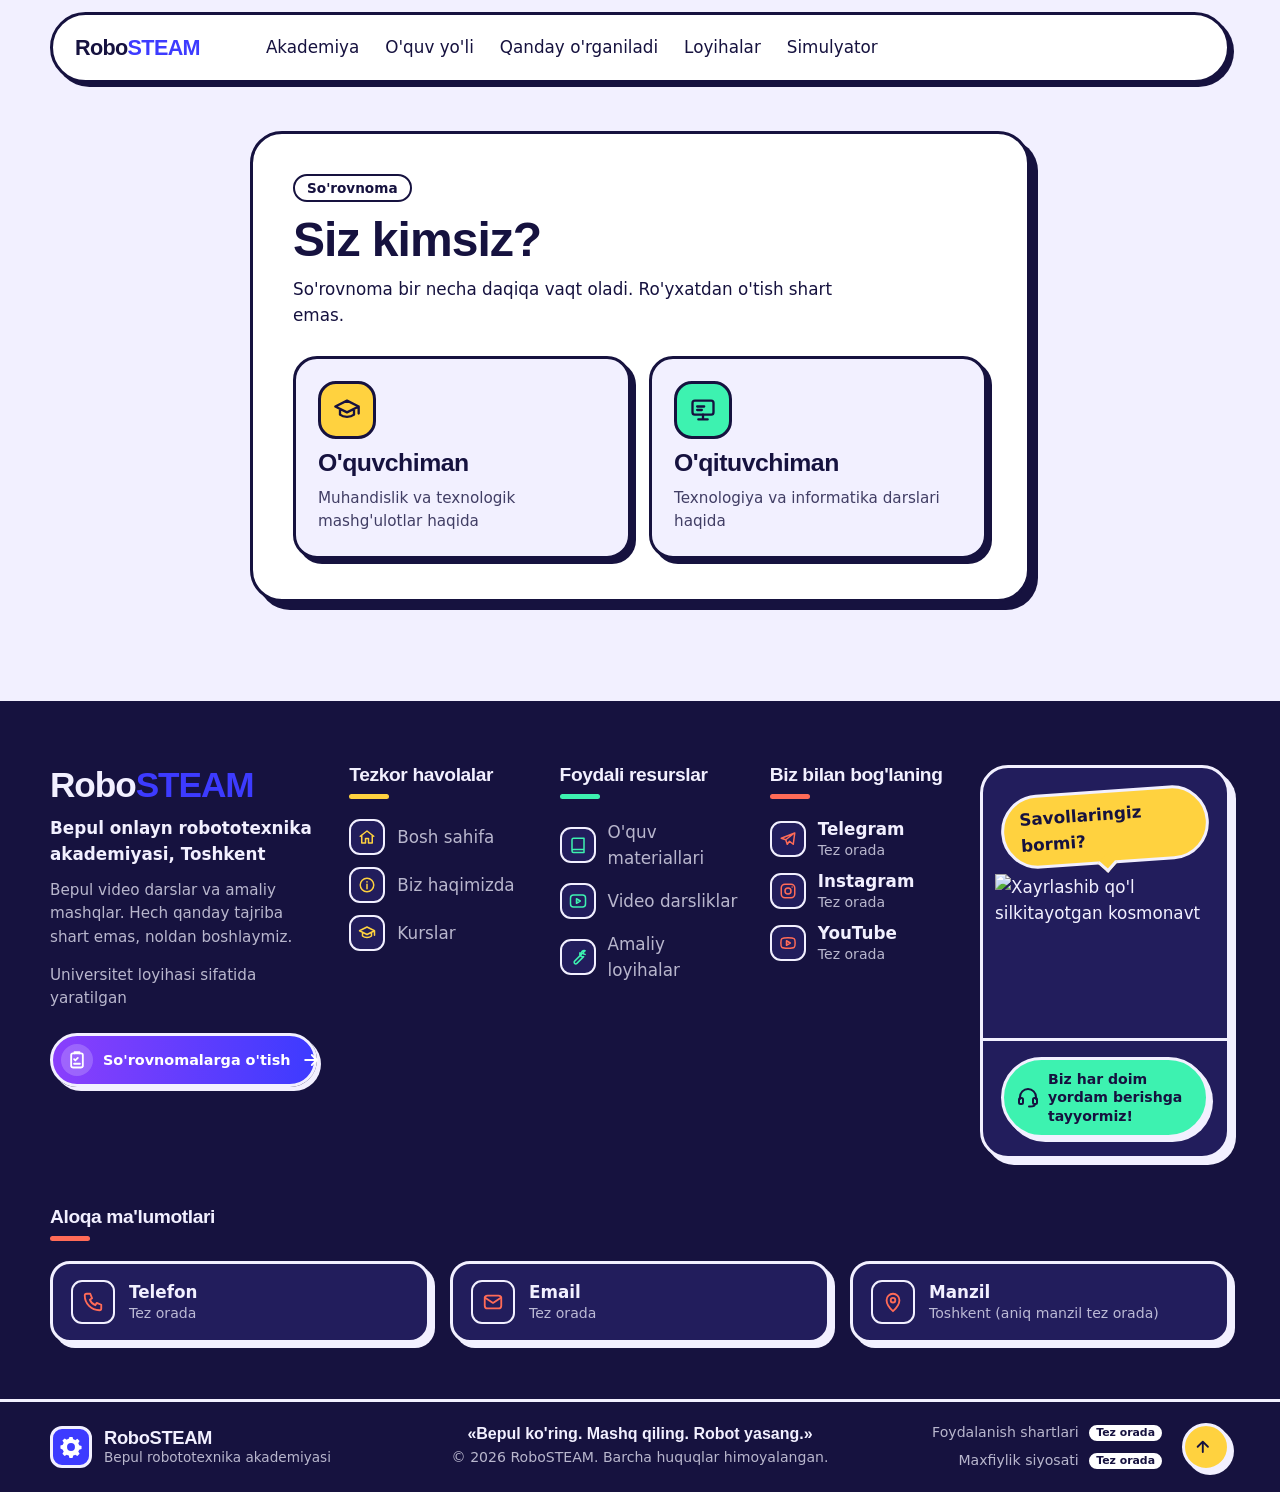
==== survey.html @ 865f9544 "Expanded footer and public surveys page Footer: brand, quick links, resources, social links, contact" ====
<!DOCTYPE html>
<html lang="uz-Latn">
<head>
<meta charset="utf-8">
<meta name="viewport" content="width=device-width, initial-scale=1, viewport-fit=cover">
<meta http-equiv="Content-Security-Policy" content="default-src 'self'; script-src 'self' https://cdn.jsdelivr.net https://cdnjs.cloudflare.com; style-src 'self' 'unsafe-inline' https://fonts.googleapis.com; font-src 'self' https://fonts.gstatic.com; img-src 'self' data: blob:; connect-src 'self' https://*.supabase.co wss://*.supabase.co; object-src 'none'; base-uri 'self'; form-action 'self'">
<meta name="referrer" content="strict-origin-when-cross-origin">
<title>So'rovnomalar – RoboSTEAM</title>
<meta name="description" content="RoboSTEAM so'rovnomasi: o'quvchilar va o'qituvchilar uchun. Ro'yxatdan o'tish shart emas.">
<link rel="preconnect" href="https://fonts.googleapis.com">
<link rel="preconnect" href="https://fonts.gstatic.com" crossorigin>
<link href="https://fonts.googleapis.com/css2?family=Bricolage+Grotesque:opsz,wght@12..96,700;12..96,800&family=DM+Sans:wght@400;500;700&display=swap" rel="stylesheet">
<link rel="stylesheet" href="styles.css">
<noscript><style>.nav-auth[data-state] { visibility: visible; }</style></noscript>
<script defer src="js/config.js"></script>
<script defer src="https://cdn.jsdelivr.net/npm/@supabase/supabase-js@2.117.1/dist/umd/supabase.js" integrity="sha384-K1nraABOP/zFehpLIUksXebbs7jMpB8gYMlb+uhVKZcWT/9Vkq1+qhv6ndC+1Yuz" crossorigin="anonymous"></script>
<script defer src="js/supabase-client.js"></script>
<script defer src="js/auth.js"></script>
<script defer src="js/survey-questions.js"></script>
<script defer src="js/survey.js"></script>
</head>
<body data-page="survey">

<svg width="0" height="0" style="position:absolute" aria-hidden="true">
  <defs>
    <symbol id="gear" viewBox="0 0 100 100">
      <path fill="#fff" d="M43 4h14l3 11a36 36 0 0 1 9 4l10-6 10 10-6 10a36 36 0 0 1 4 9l11 3v14l-11 3a36 36 0 0 1-4 9l6 10-10 10-10-6a36 36 0 0 1-9 4l-3 11H43l-3-11a36 36 0 0 1-9-4l-10 6-10-10 6-10a36 36 0 0 1-4-9L2 57V43l11-3a36 36 0 0 1 4-9l-6-10 10-10 10 6a36 36 0 0 1 9-4zM50 32a18 18 0 1 0 0 36 18 18 0 0 0 0-36z" fill-rule="evenodd"/>
    </symbol>
  </defs>
</svg>

<header class="nav">
  <a class="logo" href="index.html">Robo<b>STEAM</b></a>
  <ul>
    <li><a href="index.html#about">Akademiya</a></li>
    <li><a href="index.html#path">O'quv yo'li</a></li>
    <li><a href="index.html#how">Qanday o'rganiladi</a></li>
    <li><a href="index.html#build">Loyihalar</a></li>
    <li><a href="index.html#simulator">Simulyator</a></li>
  </ul>
  <div class="nav-auth" data-auth-nav data-state="loading">
    <a class="nav-login" href="login.html" data-guest>Kirish</a>
    <a class="btn" href="register.html" data-guest>Ro'yxatdan o'tish</a>
    <a class="nav-user" href="dashboard.html" data-user hidden></a>
    <button class="btn ghost" type="button" data-logout data-user hidden>Chiqish</button>
  </div>
</header>

<main id="top" class="survey">
  <div class="wrap">
    <section class="sv-card" id="survey" aria-live="off">
      <!-- 1. Role picker -->
      <div id="sv-pick">
        <span class="soon">So'rovnoma</span>
        <h1 class="sv-title" tabindex="-1">Siz kimsiz?</h1>
        <p class="sv-sub">So'rovnoma bir necha daqiqa vaqt oladi. Ro'yxatdan o'tish shart emas.</p>
        <div class="sv-roles">
          <button class="sv-role" type="button" data-role-pick="student">
            <svg aria-hidden="true" viewBox="0 0 24 24"><path d="M2 9l10-5 10 5-10 5zM6 11v5c3 2.5 9 2.5 12 0v-5M22 9v6"/></svg>
            <strong>O'quvchiman</strong>
            <span>Muhandislik va texnologik mashg'ulotlar haqida</span>
          </button>
          <button class="sv-role is-teacher" type="button" data-role-pick="teacher">
            <svg aria-hidden="true" viewBox="0 0 24 24"><rect x="3" y="4" width="18" height="12" rx="2"/><path d="M8 20h8M12 16v4M7 9h6M7 12h4"/></svg>
            <strong>O'qituvchiman</strong>
            <span>Texnologiya va informatika darslari haqida</span>
          </button>
        </div>
        <noscript><p class="form-msg is-error">So'rovnomani to'ldirish uchun brauzerda JavaScript yoqilgan bo'lishi kerak.</p></noscript>
      </div>

      <!-- 2. Student / teacher forms are built here by js/survey.js -->

      <!-- 3. Thank-you state -->
      <div class="sv-done" id="sv-done" hidden>
        <picture>
          <source type="image/webp" srcset="public/images/ticket-robot-400.webp 400w, public/images/ticket-robot-600.webp 600w" sizes="240px">
          <img src="public/images/ticket-robot.png" width="600" height="518" alt="Oltin chiptani tutib turgan RoboSTEAM yordamchi roboti" decoding="async">
        </picture>
        <h1 class="sv-title" tabindex="-1">Rahmat!</h1>
        <p class="sv-sub">Javoblaringiz qabul qilindi. Ular darslarimizni yanada qiziqarli va foydali qilishga yordam beradi.</p>
        <a class="btn blue" href="index.html">Bosh sahifaga qaytish</a>
      </div>
    </section>
  </div>
</main>

<footer class="site-foot">
  <!-- Footer icons: 24px stroke icons, drawn in currentColor -->
  <svg width="0" height="0" style="position:absolute" aria-hidden="true">
    <defs>
      <symbol id="fi-home" viewBox="0 0 24 24"><path d="M3 11l9-7 9 7M5 10v10h5v-6h4v6h5V10"/></symbol>
      <symbol id="fi-info" viewBox="0 0 24 24"><circle cx="12" cy="12" r="9"/><path d="M12 11v6M12 7.5v.5"/></symbol>
      <symbol id="fi-cap" viewBox="0 0 24 24"><path d="M2 9l10-5 10 5-10 5zM6 11v5c3 2.5 9 2.5 12 0v-5M22 9v6"/></symbol>
      <symbol id="fi-book" viewBox="0 0 24 24"><path d="M4 5a2 2 0 0 1 2-2h14v15H6a2 2 0 0 0-2 2zM4 20a2 2 0 0 0 2 2h14v-4"/></symbol>
      <symbol id="fi-play" viewBox="0 0 24 24"><rect x="2" y="4" width="20" height="16" rx="4"/><path d="M10 9l5 3-5 3z"/></symbol>
      <symbol id="fi-tool" viewBox="0 0 24 24"><path d="M14.5 6.5a4 4 0 0 0 5 5l-9 9a2.1 2.1 0 0 1-3-3l9-9a4 4 0 0 1 5-5l-2.5 2.5.5 2 2 .5z"/></symbol>
      <symbol id="fi-tg" viewBox="0 0 24 24"><path d="M21 4L3 11l6 2 2 6 3-4 5 4zM9 13l9-7"/></symbol>
      <symbol id="fi-ig" viewBox="0 0 24 24"><rect x="3" y="3" width="18" height="18" rx="5"/><circle cx="12" cy="12" r="4"/><path d="M17.5 6.5v.01"/></symbol>
      <symbol id="fi-yt" viewBox="0 0 24 24"><path d="M2.5 12c0-3 .3-5 1.3-5.7C5 5.4 8 5 12 5s7 .4 8.2 1.3c1 .7 1.3 2.7 1.3 5.7s-.3 5-1.3 5.7C19 18.6 16 19 12 19s-7-.4-8.2-1.3c-1-.7-1.3-2.7-1.3-5.7z"/><path d="M10 9l5 3-5 3z"/></symbol>
      <symbol id="fi-phone" viewBox="0 0 24 24"><path d="M5 3h4l2 5-2.5 1.5a11 11 0 0 0 6 6L16 13l5 2v4a2 2 0 0 1-2 2A16 16 0 0 1 3 5a2 2 0 0 1 2-2"/></symbol>
      <symbol id="fi-mail" viewBox="0 0 24 24"><rect x="3" y="5" width="18" height="14" rx="3"/><path d="M3 7l9 6 9-6"/></symbol>
      <symbol id="fi-pin" viewBox="0 0 24 24"><path d="M12 22s7-6.5 7-12a7 7 0 0 0-14 0c0 5.5 7 12 7 12z"/><circle cx="12" cy="10" r="2.5"/></symbol>
      <symbol id="fi-survey" viewBox="0 0 24 24"><rect x="5" y="4" width="14" height="17" rx="2"/><path d="M9 4V2.5h6V4M8.5 11l1.5 1.5 3-3M8.5 16.5h7"/></symbol>
      <symbol id="fi-arrow" viewBox="0 0 24 24"><path d="M5 12h14M13 6l6 6-6 6"/></symbol>
      <symbol id="fi-headset" viewBox="0 0 24 24"><path d="M4 14v-2a8 8 0 0 1 16 0v2"/><rect x="3" y="13" width="4" height="6" rx="1.5"/><rect x="17" y="13" width="4" height="6" rx="1.5"/><path d="M19 19c0 1.5-2 2.5-5 2.5h-1"/></symbol>
      <symbol id="fi-up" viewBox="0 0 24 24"><path d="M12 19V5M5 12l7-7 7 7"/></symbol>
    </defs>
  </svg>

  <div class="wrap foot-grid">
    <div class="foot-col foot-brand">
      <a class="logo" href="#top">Robo<b>STEAM</b></a>
      <p class="foot-tagline">Bepul onlayn robototexnika akademiyasi, Toshkent</p>
      <!-- Same wording as the hero lead -->
      <p>Bepul video darslar va amaliy mashqlar. Hech qanday tajriba shart emas, noldan boshlaymiz.</p>
      <p class="foot-note">Universitet loyihasi sifatida yaratilgan</p>
      <a class="foot-survey" href="survey.html"><svg aria-hidden="true"><use href="#fi-survey"/></svg>So'rovnomalarga o'tish<svg aria-hidden="true"><use href="#fi-arrow"/></svg></a>
    </div>

    <nav class="foot-col is-yellow" aria-labelledby="foot-links">
      <h2 id="foot-links">Tezkor havolalar</h2>
      <!-- Yangiliklar, Galereya and FAQ are left out until those pages exist -->
      <ul class="foot-list">
        <li><a href="index.html"><svg aria-hidden="true"><use href="#fi-home"/></svg>Bosh sahifa</a></li>
        <li><a href="index.html#about"><svg aria-hidden="true"><use href="#fi-info"/></svg>Biz haqimizda</a></li>
        <li><a href="academy.html"><svg aria-hidden="true"><use href="#fi-cap"/></svg>Kurslar</a></li>
      </ul>
    </nav>

    <nav class="foot-col is-mint" aria-labelledby="foot-res">
      <h2 id="foot-res">Foydali resurslar</h2>
      <!-- Sertifikatlar and Hamkorlar are left out until those pages exist -->
      <ul class="foot-list">
        <li><a href="academy.html"><svg aria-hidden="true"><use href="#fi-book"/></svg>O'quv materiallari</a></li>
        <li><a href="academy.html"><svg aria-hidden="true"><use href="#fi-play"/></svg>Video darsliklar</a></li>
        <li><a href="index.html#build"><svg aria-hidden="true"><use href="#fi-tool"/></svg>Amaliy loyihalar</a></li>
      </ul>
    </nav>

    <div class="foot-col is-coral" id="contact">
      <h2>Biz bilan bog'laning</h2>
      <!-- TODO: no real accounts or contact details yet. When they exist, turn each row into a link
           (https://t.me/..., https://instagram.com/..., https://youtube.com/@...),
           put the handle/number in .foot-val and drop the "Tez orada" text. -->
      <ul class="foot-list foot-contact">
        <li><span class="foot-row"><svg aria-hidden="true"><use href="#fi-tg"/></svg><span>Telegram<span class="foot-val">Tez orada</span></span></span></li>
        <li><span class="foot-row"><svg aria-hidden="true"><use href="#fi-ig"/></svg><span>Instagram<span class="foot-val">Tez orada</span></span></span></li>
        <li><span class="foot-row"><svg aria-hidden="true"><use href="#fi-yt"/></svg><span>YouTube<span class="foot-val">Tez orada</span></span></span></li>
      </ul>
    </div>

    <div class="foot-cta">
      <span class="tag">Savollaringiz bormi?</span>
      <!-- The image's bottom is a hard cut: it sits flush on the frame's bottom edge, as if peeking up from behind it -->
      <div class="peek">
        <picture>
          <source type="image/webp" srcset="public/images/astronaut-wave-340.webp 340w, public/images/astronaut-wave-520.webp 520w" sizes="(max-width: 760px) 170px, 220px">
          <img src="public/images/astronaut-wave.png" width="520" height="388" alt="Xayrlashib qo'l silkitayotgan kosmonavt" loading="lazy" decoding="async">
        </picture>
      </div>
      <!-- TODO: point this at the Telegram link once it exists -->
      <a class="foot-help" href="#contact"><svg aria-hidden="true"><use href="#fi-headset"/></svg>Biz har doim yordam berishga tayyormiz!</a>
    </div>
  </div>

  <section class="wrap foot-info" aria-labelledby="foot-info">
    <h2 id="foot-info">Aloqa ma'lumotlari</h2>
    <!-- TODO: no real phone, email or address yet. When they exist, make the phone/email cards tel:/mailto: links and replace the values. -->
    <ul>
      <li class="info-card"><svg aria-hidden="true"><use href="#fi-phone"/></svg><span>Telefon<span class="foot-val">Tez orada</span></span></li>
      <li class="info-card"><svg aria-hidden="true"><use href="#fi-mail"/></svg><span>Email<span class="foot-val">Tez orada</span></span></li>
      <!-- TODO: placeholder address, only the city is known -->
      <li class="info-card"><svg aria-hidden="true"><use href="#fi-pin"/></svg><span>Manzil<span class="foot-val">Toshkent (aniq manzil tez orada)</span></span></li>
    </ul>
  </section>

  <div class="foot-bar">
    <div class="wrap">
      <div class="foot-mark">
        <svg class="foot-gear" aria-hidden="true"><use href="#gear"/></svg>
        <span><b>RoboSTEAM</b>Bepul robototexnika akademiyasi</span>
      </div>
      <div class="foot-copy">
        <p class="foot-quote">«Bepul ko'ring. Mashq qiling. Robot yasang.»</p>
        <p>© <span data-year>2026</span> RoboSTEAM. Barcha huquqlar himoyalangan.</p>
      </div>
      <div class="foot-legal">
        <!-- TODO: no terms/privacy pages yet; link them here once written -->
        <span>Foydalanish shartlari <span class="soon">Tez orada</span></span>
        <span>Maxfiylik siyosati <span class="soon">Tez orada</span></span>
        <a class="btn foot-top" href="#top" aria-label="Sahifa boshiga qaytish"><svg aria-hidden="true"><use href="#fi-up"/></svg></a>
      </div>
    </div>
  </div>
</footer>
</body>
</html>
---- styles.css ----
:root {
  --paper: #F2F0FF;
  --ink: #16123F;
  --card: #FFFFFF;
  --blue: #3D3BFF;
  --yellow: #FFD23F;
  --mint: #3DF2B0;
  --coral: #FF6B57;
  --dark: #16123F;
  --display: 'Bricolage Grotesque', 'Trebuchet MS', 'Arial Black', sans-serif;
  --body: 'DM Sans', system-ui, -apple-system, 'Segoe UI', sans-serif;
  --line: 3px solid var(--ink);
  --pop: 6px 6px 0 var(--ink);
  box-sizing: border-box;
  padding-top: env(safe-area-inset-top, 0px);
  padding-bottom: env(safe-area-inset-bottom, 0px);
}
@media (prefers-color-scheme: dark) {
  :root:not([data-theme="light"]) { --paper: #16123F; --ink: #F2F0FF; --card: #221D5C; }
}
:root[data-theme="dark"] { --paper: #16123F; --ink: #F2F0FF; --card: #221D5C; }

html { scroll-padding-top: calc(env(safe-area-inset-top, 0px) + 84px); }
*, *::before, *::after { box-sizing: border-box; }
body { margin: 0; background: var(--paper); color: var(--ink); font-family: var(--body); font-size: 1.05rem; line-height: 1.55; overflow-x: hidden; }
img, svg { max-width: 100%; }
a { color: inherit; }
h1, h2, h3 { font-family: var(--display); line-height: 1; margin: 0; letter-spacing: -0.02em; }
p { margin: 0; }
:focus-visible { outline: 4px solid var(--blue); outline-offset: 3px; }
.wrap { width: min(1180px, 100% - 40px); margin-inline: auto; }
.lenis, .lenis body { height: auto; }

/* Buttons */
.btn { display: inline-block; font: 700 1rem var(--body); text-decoration: none; padding: 14px 26px; border: var(--line); border-radius: 999px; background: var(--yellow); color: var(--dark); box-shadow: 4px 4px 0 var(--ink); cursor: pointer; transition: transform .15s, box-shadow .15s; }
.btn:hover { transform: translate(-2px, -2px); box-shadow: 6px 6px 0 var(--ink); }
.btn:active { transform: translate(3px, 3px); box-shadow: 1px 1px 0 var(--ink); }
.btn.blue { background: var(--blue); color: #fff; }
.btn.ghost { background: var(--card); color: var(--ink); }

/* Nav */
.nav { position: sticky; top: calc(env(safe-area-inset-top, 0px) + 12px); z-index: 50; width: min(1180px, 100% - 24px); margin: 12px auto 0; display: flex; align-items: center; justify-content: space-between; gap: 16px; padding: 10px 12px 10px 22px; background: var(--card); border: var(--line); border-radius: 999px; box-shadow: 4px 4px 0 var(--ink); }
.logo { font: 800 1.35rem var(--display); text-decoration: none; letter-spacing: -0.03em; }
.logo b { color: var(--blue); }
.nav ul { display: flex; gap: 26px; list-style: none; margin: 0; padding: 0; font-weight: 500; }
.nav ul a { text-decoration: none; }
.nav ul a:hover { text-decoration: underline; text-decoration-thickness: 3px; text-underline-offset: 5px; text-decoration-color: var(--coral); }
.nav .btn { padding: 10px 20px; box-shadow: 3px 3px 0 var(--ink); }
/* Auth area in the nav (js/auth.js toggles [data-guest] / [data-user]); hidden until the session is known to avoid a flash */
.nav-auth { display: flex; align-items: center; gap: 14px; flex-shrink: 0; }
.nav-auth[data-state="loading"] { visibility: hidden; }
.nav-auth [hidden] { display: none !important; }
.nav-login, .nav-user { font-weight: 700; text-decoration: none; white-space: nowrap; }
.nav-login:hover, .nav-user:hover { text-decoration: underline; text-decoration-thickness: 3px; text-underline-offset: 5px; text-decoration-color: var(--coral); }
.nav-user { max-width: 14ch; overflow: hidden; text-overflow: ellipsis; }
@media (max-width: 1080px) and (min-width: 761px) { .nav ul { gap: 16px; font-size: .95rem; } }
@media (max-width: 420px) {
  .nav { padding-left: 16px; gap: 10px; }
  .logo { font-size: 1.15rem; }
  .nav-auth { gap: 10px; }
  .nav .btn { padding: 8px 14px; font-size: .9rem; }
  .nav-user { max-width: 9ch; }
}
/* Very narrow phones: keep the register button; login stays one tap away on register.html ("Hisobingiz bormi? Kirish") */
@media (max-width: 360px) { .nav-auth .nav-login { display: none; } }
@media (max-width: 760px) { .nav ul { display: none; } }

/* Hero */
.hero { padding: 56px 0 72px; }
.hero .wrap { display: grid; grid-template-columns: 1.15fr .85fr; gap: 40px; align-items: center; }
.hero h1 { font-size: clamp(3rem, 8.4vw, 6.6rem); font-weight: 800; text-shadow: 4px 4px 0 var(--blue); }
.hero h1 .ln { display: block; overflow: hidden; padding-bottom: .08em; }
.hero h1 .ln > span { display: block; }
.hero .lead { max-width: 30rem; margin: 28px 0 34px; font-size: 1.2rem; }
.hero .cta { display: flex; flex-wrap: wrap; gap: 14px; }
.stage { position: relative; aspect-ratio: 1; border: var(--line); border-radius: 44px; background: var(--blue); box-shadow: 10px 10px 0 var(--ink); overflow: hidden; display: grid; place-items: center;
  background-image: linear-gradient(rgba(255,255,255,.14) 2px, transparent 2px), linear-gradient(90deg, rgba(255,255,255,.14) 2px, transparent 2px); background-size: 44px 44px; }
.stage .gear { position: absolute; width: 74%; right: -18%; top: -14%; opacity: .5; }
/* Astronaut (canvas frame sequence, see mascot.js). Frames are 684x678; the legs run off the bottom, so fade them out. */
.stage .astro, .stage .astro-poster { position: absolute; left: 50%; bottom: 0; width: 92%; height: auto; aspect-ratio: 684 / 678; transform: translateX(-50%); z-index: 2; }
.astro, .astro-poster, .astro-fly { -webkit-mask-image: linear-gradient(#000 80%, transparent 99%); mask-image: linear-gradient(#000 80%, transparent 99%); }
.astro-fly { position: fixed; left: 0; top: 0; z-index: 40; height: auto; aspect-ratio: 684 / 678; transform-origin: 0 0; pointer-events: none; visibility: hidden; will-change: transform, opacity; }
.astro-dock { position: fixed; right: calc(16px + env(safe-area-inset-right, 0px)); bottom: env(safe-area-inset-bottom, 0px); width: min(26vw, 300px, 38vh); aspect-ratio: 684 / 678; transform: translateY(12%); visibility: hidden; pointer-events: none; }
@media (max-width: 760px) { .astro-dock { width: min(40vw, 200px); } }
.stage .tag { position: absolute; left: 18px; bottom: 18px; background: var(--yellow); color: var(--dark); border: var(--line); border-radius: 999px; padding: 8px 16px; font-weight: 700; transform: rotate(-4deg); z-index: 3; }
@media (max-width: 860px) { .hero .wrap { grid-template-columns: 1fr; } .stage { max-width: 460px; } }

/* Marquee */
.marquee { background: var(--yellow); color: var(--dark); border-block: var(--line); overflow: hidden; transform: rotate(-1.2deg); margin: 10px -20px; }
.marquee div { display: flex; width: max-content; animation: slide 26s linear infinite; }
.marquee span { font: 800 clamp(1.4rem, 3vw, 2.2rem) var(--display); padding: 14px 26px; white-space: nowrap; }
@keyframes slide { to { transform: translateX(-50%); } }

/* Sections */
section { padding: 96px 0; }
.title { font-size: clamp(2.2rem, 5vw, 3.8rem); font-weight: 800; max-width: 16ch; }
.sub { margin-top: 16px; max-width: 34rem; }

/* About / stats */
.about .wrap { display: grid; grid-template-columns: 1fr 1fr; gap: 48px; align-items: start; }
.stats { display: grid; grid-template-columns: 1fr 1fr; gap: 18px; }
.stat { background: var(--card); border: var(--line); border-radius: 28px; padding: 24px; box-shadow: var(--pop); }
.stat:nth-child(2) { background: var(--mint); color: var(--dark); transform: rotate(1.5deg); }
.stat:nth-child(3) { background: var(--coral); color: var(--dark); transform: rotate(-1.5deg); }
.stat strong { display: block; font: 800 clamp(2.4rem, 5vw, 3.6rem) var(--display); }
.stat strong.txt { font-size: clamp(1.5rem, 3.2vw, 2.4rem); line-height: 1.05; margin-bottom: 6px; }
@media (max-width: 860px) { .about .wrap { grid-template-columns: 1fr; } }
@media (max-width: 420px) { .stats { grid-template-columns: 1fr; } }

/* "Coming soon" badge (level cards, step 3, simulator) */
.soon { display: inline-block; background: #fff; color: var(--dark); border: 2px solid var(--dark); border-radius: 999px; padding: 2px 12px; font: 700 .85rem/1.5 var(--body); letter-spacing: 0; vertical-align: middle; white-space: nowrap; }
.badges { display: flex; flex-wrap: wrap; align-items: center; gap: 8px; }

/* Programs */
.programs .head { display: flex; justify-content: space-between; align-items: flex-end; gap: 20px; flex-wrap: wrap; }
.programs .arm { display: block; width: 220px; margin-right: 20px; }
.programs .arm img { display: block; width: 100%; height: auto; animation: float 5s ease-in-out infinite; }
@keyframes float { 0%, 100% { transform: translateY(0); } 50% { transform: translateY(-5px); } }
@media (max-width: 760px) { .programs .arm { width: 140px; } }
.cards { display: grid; grid-template-columns: repeat(3, 1fr); gap: 24px; margin-top: 44px; }
.card { border: var(--line); border-radius: 32px; padding: 30px; color: var(--dark); box-shadow: var(--pop); display: flex; flex-direction: column; gap: 14px; }
.card:nth-child(1) { background: var(--yellow); }
.card:nth-child(2) { background: var(--mint); }
.card:nth-child(3) { background: var(--coral); }
.card .age { align-self: flex-start; background: var(--dark); color: #fff; border-radius: 999px; padding: 4px 14px; font-weight: 700; font-size: .9rem; }
.card h3 { font-size: 2rem; font-weight: 800; }
.card ul { margin: 0; padding-left: 1.1rem; }
.card li { margin-bottom: 6px; }
.card a { margin-top: auto; font-weight: 700; text-underline-offset: 4px; text-decoration-thickness: 3px; }
@media (max-width: 900px) { .cards { grid-template-columns: 1fr; } }

/* How it works */
.how .wrap { display: grid; grid-template-columns: .8fr 1.2fr; gap: 56px; }
.how .side { position: sticky; top: calc(env(safe-area-inset-top, 0px) + 110px); align-self: start; }
/* Exploded rover: parts are positioned in % of the wrapper (the exploded layout, so nothing shifts while it assembles).
   --dy is each part's assembled offset in % of its own height; main.js scrubs translateY to it. */
.rover { position: relative; width: 260px; aspect-ratio: 572 / 930; margin-top: 28px; }
.rover-part { position: absolute; height: auto; will-change: transform; }
.rover.is-built .rover-light { animation: rover-light 2.4s ease-in-out infinite; }
@keyframes rover-light { 0%, 100% { opacity: .35; filter: brightness(1); } 50% { opacity: 1; filter: brightness(1.35) drop-shadow(0 0 3px var(--mint)); } }
.rover-light { opacity: 0; }
@media (max-width: 860px) { .rover { width: 180px; margin-top: 20px; } }
@media (prefers-reduced-motion: reduce) { .rover-part { transform: translateY(var(--dy)); } }
.steps { position: relative; padding-left: 56px; }
.rail { position: absolute; left: 17px; top: 8px; bottom: 8px; width: 6px; background: color-mix(in srgb, var(--ink) 15%, transparent); border-radius: 6px; }
.rail i { display: block; width: 100%; height: 100%; background: var(--blue); border-radius: 6px; transform: scaleY(0); transform-origin: top; }
.step { position: relative; margin-bottom: 44px; }
.step::before { content: attr(data-n); position: absolute; left: -56px; top: -2px; width: 40px; height: 40px; border-radius: 50%; background: var(--yellow); color: var(--dark); border: var(--line); display: grid; place-items: center; font: 800 1.1rem var(--display); }
.step h3 { font-size: 1.7rem; margin-bottom: 8px; }
@media (max-width: 860px) { .how .wrap { grid-template-columns: 1fr; } .how .side { position: static; } }

/* Projects */
.row { display: flex; gap: 22px; overflow-x: auto; padding: 28px 4px 34px; margin-top: 10px; scroll-snap-type: x mandatory; }
.proj { flex: 0 0 min(320px, 80%); scroll-snap-align: start; background: var(--card); border: var(--line); border-radius: 28px; overflow: hidden; box-shadow: var(--pop); }
.proj .ph { aspect-ratio: 4 / 3; display: grid; place-items: center; font: 800 1.1rem var(--display); color: var(--dark); border-bottom: var(--line);
  background-image: repeating-linear-gradient(45deg, rgba(22,18,63,.09) 0 12px, transparent 12px 24px); }
.proj:nth-child(1) .ph { background-color: var(--mint); }
.proj:nth-child(2) .ph { background-color: var(--yellow); }
.proj:nth-child(3) .ph { background-color: var(--coral); }
.proj:nth-child(4) .ph { background-color: #B9B6FF; }
.proj div:last-child { padding: 18px 20px 22px; }
.proj h3 { font-size: 1.35rem; margin-bottom: 4px; }

/* Simulator preview (static mock-up) */
.sim .wrap { display: grid; grid-template-columns: .85fr 1.15fr; gap: 48px; align-items: center; }
.sim .soon { margin-bottom: 16px; }
.sim-panel { background: var(--card); border: var(--line); border-radius: 28px; box-shadow: var(--pop); overflow: hidden; }
.sim-bar { display: flex; align-items: center; gap: 7px; padding: 12px 18px; border-bottom: var(--line); font: 500 .85rem var(--body); }
.sim-bar i { width: 12px; height: 12px; border-radius: 50%; border: 2px solid var(--ink); }
.sim-bar i:nth-child(1) { background: var(--coral); }
.sim-bar i:nth-child(2) { background: var(--yellow); }
.sim-bar i:nth-child(3) { background: var(--mint); }
.sim-bar span { margin-left: 8px; opacity: .75; }
.sim-body { display: grid; grid-template-columns: 1.1fr .9fr; }
.sim-board { display: block; width: 100%; height: auto; padding: 14px; background-color: color-mix(in srgb, var(--blue) 8%, var(--card));
  background-image: radial-gradient(color-mix(in srgb, var(--ink) 14%, transparent) 1px, transparent 1.5px); background-size: 16px 16px; }
.sim-board .bb { fill: #F7F6FF; stroke: var(--dark); stroke-width: 3; }
.sim-board .hole { fill: #B9B6FF; }
.sim-board .bb-gap { stroke: #D9D7FF; stroke-width: 6; }
.sim-board .mcu { fill: #1F8A8A; stroke: var(--dark); stroke-width: 3; }
.sim-board .pins { fill: var(--dark); }
.sim-board .chip { fill: var(--dark); }
.sim-board .chip-label { fill: #fff; font: 700 12px var(--body); text-anchor: middle; letter-spacing: .08em; }
.sim-board .pin-label { fill: #fff; font: 700 10px var(--body); }
.sim-board .wire { fill: none; stroke-width: 5; stroke-linecap: round; }
.sim-board .w1 { stroke: var(--coral); }
.sim-board .w2 { stroke: var(--dark); }
.sim-board .leg { stroke: #8A8AA0; stroke-width: 3; stroke-linecap: round; }
.sim-board .res { fill: #E8C38A; stroke: var(--dark); stroke-width: 2; }
.sim-board .band { fill: var(--dark); }
.sim-board .led { fill: var(--coral); stroke: var(--dark); stroke-width: 2.5; }
.sim-code { margin: 0; padding: 18px 20px; background: var(--dark); color: #E6E4FF; font: 500 .82rem/1.6 ui-monospace, SFMono-Regular, Menlo, Consolas, monospace; overflow-x: auto; border-left: var(--line); }
.sim-code .c { color: #9C98D6; }
.sim-code .k { color: var(--mint); }
.sim-code .n { color: var(--yellow); }
@media (max-width: 860px) { .sim .wrap { grid-template-columns: 1fr; } }
@media (max-width: 560px), (min-width: 861px) and (max-width: 1000px) { .sim-body { grid-template-columns: 1fr; } .sim-code { border-left: 0; border-top: var(--line); } }

/* Sign up */
.join { background: var(--blue); color: #fff; border-block: var(--line); position: relative; overflow: hidden; }
.join .wrap { display: grid; grid-template-columns: 1fr 1fr; gap: 48px; align-items: center; }
.join .title { color: #fff; }
/* Ticket robot: GSAP bounces the <picture> on submit; the CSS hover (float + slight tilt) runs on the <img> so they don't clash */
.join .ticket-bot { display: block; width: min(300px, 100%); margin-top: 30px; }
.join .ticket-bot img { display: block; width: 100%; height: auto; transform-origin: 50% 85%; animation: ticket-hover 4s ease-in-out infinite; }
@keyframes ticket-hover { 0%, 100% { transform: translateY(0) rotate(-1deg); } 50% { transform: translateY(-5px) rotate(1deg); } }
@media (max-width: 860px) { .join .ticket-bot { width: 200px; margin-top: 24px; } }
.form { background: var(--paper); color: var(--ink); border: var(--line); border-radius: 32px; padding: 30px; box-shadow: 8px 8px 0 var(--dark); display: grid; gap: 16px; }
.form label { display: grid; gap: 6px; font-weight: 700; font-size: .95rem; }
.form input, .form select { font: 500 1rem var(--body); padding: 13px 16px; border: var(--line); border-radius: 16px; background: var(--card); color: var(--ink); width: 100%; }
.form .btn { justify-self: start; }
.form-note { font-size: .9rem; opacity: .8; }
@media (max-width: 860px) { .join .wrap { grid-template-columns: 1fr; } }

/* Footer: always dark navy. It sets its own ink/card tokens, so borders, offset shadows and .btn get the dark look in both themes. */
.site-foot { --ink: #F2F0FF; --card: #221D5C; --line: 3px solid var(--ink); --pop: 6px 6px 0 var(--ink); --muted: rgba(242, 240, 255, .74);
  background: var(--dark); color: var(--ink); border-top: var(--line); padding: 64px env(safe-area-inset-right, 0px) 0 env(safe-area-inset-left, 0px);
  /* :root pads the bottom safe area; pull the footer over it so the navy reaches the screen edge */
  margin-bottom: calc(-1 * env(safe-area-inset-bottom, 0px)); }
.site-foot :focus-visible { outline-color: var(--yellow); }
.foot-grid { display: grid; grid-template-columns: minmax(0, 1.5fr) minmax(0, 1fr) minmax(0, 1fr) minmax(0, 1fr) 250px; gap: 40px 32px; align-items: start; }
.foot-brand .logo { font-size: 2.2rem; }
.foot-tagline { font-weight: 700; margin: 10px 0 12px; }
.foot-brand p:not(.foot-tagline) { color: var(--muted); font-size: .95rem; }
.foot-brand .foot-note { margin-top: 14px; font-size: .85rem; }
/* Survey button: purple-to-blue gradient pill, icon chip on the left, arrow on the right */
.foot-survey { display: inline-flex; align-items: center; gap: 10px; margin-top: 22px; padding: 8px 16px 8px 8px; background: linear-gradient(90deg, #8A3FFC, var(--blue)); color: #fff; border: var(--line); border-radius: 999px;
  font-weight: 700; font-size: .9rem; white-space: nowrap; text-decoration: none; box-shadow: 4px 4px 0 var(--ink); transition: transform .15s, box-shadow .15s; }
.foot-survey:hover { transform: translate(-2px, -2px); box-shadow: 6px 6px 0 var(--ink); }
.foot-survey svg { flex: none; width: 20px; height: 20px; fill: none; stroke: currentColor; stroke-width: 2.2; stroke-linecap: round; stroke-linejoin: round; transition: transform .15s; }
.foot-survey svg:first-child { width: 32px; height: 32px; padding: 6px; background: rgba(255, 255, 255, .2); border-radius: 50%; }
.foot-survey:hover svg:last-child { transform: translateX(3px); }
.foot-col { --acc: var(--yellow); }
.foot-col.is-mint { --acc: var(--mint); }
.foot-col.is-coral { --acc: var(--coral); }
.foot-col h2 { font-size: 1.2rem; font-weight: 800; margin-bottom: 20px; }
.foot-col h2::after { content: ''; display: block; width: 40px; height: 5px; margin-top: 10px; border-radius: 3px; background: var(--acc); }
.foot-list { list-style: none; margin: 0; padding: 0; display: grid; gap: 12px; }
.foot-list a, .foot-row { display: flex; align-items: center; gap: 12px; color: var(--muted); text-decoration: none; font-weight: 500; }
.foot-list svg, .info-card svg { flex: none; width: 36px; height: 36px; padding: 7px; background: var(--card); color: var(--acc); border: 2px solid var(--ink); border-radius: 11px;
  fill: none; stroke: currentColor; stroke-width: 2; stroke-linecap: round; stroke-linejoin: round; transition: transform .15s, box-shadow .15s; }
.foot-list a:hover { color: var(--ink); }
.foot-list a:hover svg { transform: translate(-2px, -2px); box-shadow: 3px 3px 0 var(--acc); }
.foot-row > span { display: grid; color: var(--ink); font-weight: 700; line-height: 1.3; }
.foot-val { color: var(--muted); font-weight: 500; font-size: .88rem; }

/* CTA card: hero-style yellow tag as a speech bubble, the waving astronaut, a help pill */
.foot-cta { display: flex; flex-direction: column; align-items: center; background: var(--card); border: var(--line); border-radius: 28px; box-shadow: var(--pop); padding: 22px 18px 18px; }
.foot-cta .tag { position: relative; background: var(--yellow); color: var(--dark); border: var(--line); border-radius: 999px; padding: 8px 16px; font-weight: 700; transform: rotate(-4deg); z-index: 1; }
.foot-cta .tag::after { content: ''; position: absolute; left: 50%; bottom: -9px; width: 14px; height: 14px; margin-left: -7px; background: var(--yellow); border: var(--line); border-width: 0 3px 3px 0; transform: rotate(45deg); }
/* Waving astronaut: the image's bottom is cut flush with the line above the pill. overflow: hidden clips it there, so the slide-up
   (on the picture) and the float (on the img, 0 to +5px, never above rest) both disappear behind that edge instead of opening a gap. */
.peek { width: calc(100% + 36px); margin: 10px -18px 0; display: flex; justify-content: center; overflow: hidden; border-bottom: var(--line); pointer-events: none; }
.peek picture, .peek img { display: block; }
.peek img { width: 220px; height: auto; }
.peek.is-up img { animation: peek-float 4s ease-in-out infinite; }
@keyframes peek-float { 0%, 100% { transform: translateY(0); } 50% { transform: translateY(5px); } }
.foot-help { display: flex; align-self: stretch; align-items: center; gap: 8px; margin-top: 16px; background: var(--mint); color: var(--dark); border: var(--line); border-radius: 999px; padding: 10px 14px 10px 12px; font-weight: 700; font-size: .88rem; line-height: 1.3; text-decoration: none;
  box-shadow: 4px 4px 0 var(--ink); transition: transform .15s, box-shadow .15s; }
.foot-help:hover { transform: translate(-2px, -2px); box-shadow: 6px 6px 0 var(--ink); }
.foot-help svg { flex: none; width: 24px; height: 24px; fill: none; stroke: currentColor; stroke-width: 2; stroke-linecap: round; stroke-linejoin: round; }

/* Contact details: full-width row of cards under the columns */
.foot-info { --acc: var(--coral); margin-top: 48px; padding: 0; }
.foot-info h2 { font-size: 1.2rem; font-weight: 800; margin-bottom: 20px; }
.foot-info h2::after { content: ""; display: block; width: 40px; height: 5px; margin-top: 10px; border-radius: 3px; background: var(--acc); }
.foot-info ul { list-style: none; margin: 0; padding: 0; display: grid; grid-template-columns: repeat(3, minmax(0, 1fr)); gap: 20px; }
.info-card { display: flex; align-items: center; gap: 14px; padding: 16px 18px; background: var(--card); border: var(--line); border-radius: 20px; box-shadow: 5px 5px 0 var(--ink); }
.info-card svg { width: 44px; height: 44px; padding: 9px; }
.info-card > span { display: grid; font-weight: 700; line-height: 1.3; }

/* Bottom bar */
.foot-bar { margin-top: 56px; border-top: var(--line); padding: 20px 0 calc(20px + env(safe-area-inset-bottom, 0px)); }
.foot-bar .wrap { display: grid; grid-template-columns: minmax(0, 1fr) auto minmax(0, 1fr); align-items: center; gap: 18px 28px; }
.foot-mark { display: flex; align-items: center; gap: 12px; }
.foot-gear { flex: none; width: 42px; height: 42px; padding: 7px; background: var(--blue); border: var(--line); border-radius: 12px; }
.foot-mark span { display: grid; color: var(--muted); font-size: .85rem; line-height: 1.3; }
.foot-mark b { font: 800 1.15rem var(--display); color: var(--ink); letter-spacing: -0.02em; }
.foot-copy { text-align: center; color: var(--muted); font-size: .88rem; }
.foot-quote { font: 700 1rem var(--display); color: var(--ink); margin-bottom: 4px; }
.foot-legal { display: grid; grid-template-columns: auto auto; justify-content: end; justify-items: end; align-items: center; gap: 6px 18px; color: var(--muted); font-size: .88rem; }
.foot-legal .soon { font-size: .68rem; padding: 0 7px; margin-left: 4px; }
.foot-top { grid-column: 2; grid-row: 1 / 3; display: grid; place-items: center; width: 48px; height: 48px; padding: 0; border-radius: 50%; }
.foot-top svg { width: 22px; height: 22px; fill: none; stroke: currentColor; stroke-width: 2.6; stroke-linecap: round; stroke-linejoin: round; }

@media (max-width: 1080px) {
  .foot-grid { grid-template-columns: repeat(3, minmax(0, 1fr)); }
  .foot-brand { grid-column: 1 / 3; }
  .foot-cta { grid-column: 3; }
}
@media (max-width: 760px) {
  .site-foot { padding-top: 48px; }
  .foot-grid { grid-template-columns: repeat(2, minmax(0, 1fr)); gap: 36px 24px; }
  .foot-brand { grid-column: 1 / -1; }
  .foot-cta { grid-column: 1 / -1; grid-row: auto; justify-self: center; width: min(100%, 320px); }
  .peek img { width: 170px; }
  .foot-info { margin-top: 40px; }
  .foot-info ul { grid-template-columns: 1fr; gap: 16px; }
  .foot-bar { margin-top: 44px; }
  .foot-bar .wrap { grid-template-columns: 1fr; justify-items: center; text-align: center; }
  .foot-legal { justify-content: center; justify-items: center; }
}
@media (max-width: 520px) { .foot-grid { grid-template-columns: 1fr; } }

/* Survey page (survey.html, js/survey.js): role picker, multi-step form, thank-you state */
.survey { padding: 48px 0 96px; --danger: #B42318; }
@media (prefers-color-scheme: dark) { :root:not([data-theme="light"]) .survey { --danger: #FF9A8B; } :root:not([data-theme="light"]) .survey :focus-visible { outline-color: var(--yellow); } }
:root[data-theme="dark"] .survey { --danger: #FF9A8B; }
:root[data-theme="dark"] .survey :focus-visible { outline-color: var(--yellow); }
.sv-card { max-width: 780px; margin-inline: auto; background: var(--card); color: var(--ink); border: var(--line); border-radius: 32px; padding: clamp(22px, 4vw, 40px); box-shadow: 8px 8px 0 var(--ink); scroll-margin-top: calc(env(safe-area-inset-top, 0px) + 96px); }
.sv-title { font-size: clamp(2rem, 4.4vw, 3rem); font-weight: 800; margin-top: 14px; }
.sv-title:focus, .sv-step-title:focus { outline: none; } /* focused by script only, to announce the new state */
.sv-sub { margin-top: 12px; max-width: 34rem; }
.sv-roles { display: grid; grid-template-columns: repeat(2, minmax(0, 1fr)); gap: 18px; margin-top: 28px; }
.sv-role { display: grid; justify-items: start; gap: 10px; text-align: left; padding: 22px; font: inherit; color: var(--ink); background: var(--paper); border: var(--line); border-radius: 24px; box-shadow: 5px 5px 0 var(--ink); cursor: pointer; transition: transform .15s, box-shadow .15s; }
.sv-role:hover { transform: translate(-2px, -2px); box-shadow: 7px 7px 0 var(--ink); }
.sv-role:active { transform: translate(3px, 3px); box-shadow: 1px 1px 0 var(--ink); }
.sv-role svg { width: 58px; height: 58px; padding: 12px; background: var(--yellow); color: var(--dark); border: var(--line); border-radius: 18px; fill: none; stroke: currentColor; stroke-width: 2; stroke-linecap: round; stroke-linejoin: round; }
.sv-role.is-teacher svg { background: var(--mint); }
.sv-role strong { font: 800 1.55rem/1.1 var(--display); letter-spacing: -0.02em; }
.sv-role span { font-size: .95rem; opacity: .8; }
.sv-back { font: 700 .95rem var(--body); color: var(--ink); background: none; border: 0; padding: 6px 0; cursor: pointer; text-decoration: underline; text-underline-offset: 4px; text-decoration-thickness: 2px; }
.sv-form-title { font: 800 clamp(1.1rem, 2.4vw, 1.4rem)/1.3 var(--display); letter-spacing: -0.01em; margin-top: 10px; }
.sv-progress { margin-top: 22px; }
.sv-progress-row { display: flex; justify-content: space-between; gap: 12px; font-weight: 700; font-size: .9rem; margin-bottom: 8px; }
.sv-bar { height: 16px; background: var(--paper); border: var(--line); border-radius: 999px; overflow: hidden; }
.sv-bar i { display: block; height: 100%; width: 0; background: var(--blue); transition: width .3s ease; }
.sv-step { display: grid; gap: 28px; margin-top: 28px; }
.sv-step[hidden] { display: none; }
.sv-step-title { font-size: 1.5rem; font-weight: 800; }
.sv-note { margin-top: -16px; font-size: .92rem; opacity: .8; }
.sv-q { min-width: 0; margin: 0; padding: 0; border: 0; display: grid; gap: 12px; }
.sv-q legend { display: flex; gap: 12px; padding: 0; margin-bottom: 12px; font-weight: 700; line-height: 1.4; }
.sv-num { flex: none; display: grid; place-items: center; width: 30px; height: 30px; background: var(--yellow); color: var(--dark); border: 2px solid var(--ink); border-radius: 50%; font: 800 .9rem var(--display); }
.sv-hint { display: block; margin-top: 2px; font-weight: 500; font-size: .86rem; opacity: .75; }
.sv-opts { display: grid; gap: 10px; }
.sv-opts.is-grid { grid-template-columns: repeat(2, minmax(0, 1fr)); }
.sv-opts.is-scale { grid-template-columns: repeat(auto-fill, minmax(56px, 1fr)); max-width: 340px; }
.sv-opt { display: flex; align-items: center; gap: 12px; padding: 12px 14px; background: var(--paper); border: 2px solid var(--ink); border-radius: 16px; line-height: 1.35; cursor: pointer; transition: transform .12s, box-shadow .12s; }
.sv-opt:hover { transform: translate(-1px, -1px); box-shadow: 3px 3px 0 var(--ink); }
.sv-opt input { appearance: none; flex: none; width: 20px; height: 20px; margin: 0; background: var(--card); border: 2px solid var(--ink); border-radius: 50%; cursor: pointer; }
.sv-opt input[type="checkbox"] { border-radius: 6px; }
.sv-opt input:checked { background: var(--blue); box-shadow: inset 0 0 0 3px var(--card); }
.sv-opt input:focus-visible { outline: none; }
.sv-opt:has(input:focus-visible) { outline: 4px solid var(--blue); outline-offset: 2px; }
.sv-opt:has(input:checked) { background: color-mix(in srgb, var(--yellow) 45%, var(--card)); box-shadow: 3px 3px 0 var(--ink); font-weight: 700; }
.sv-opts.is-scale .sv-opt { position: relative; justify-content: center; padding: 12px 0; font: 800 1.15rem var(--display); }
.sv-opts.is-scale input { position: absolute; inset: 0; width: 100%; height: 100%; opacity: 0; }
.sv-q.is-invalid .sv-opt { border-color: var(--danger); }
.sv-extra { display: grid; gap: 6px; }
.sv-extra[hidden] { display: none; }
.sv-extra label { font-weight: 700; font-size: .95rem; }
.survey input[type="text"], .survey input[type="tel"], .survey textarea { width: 100%; font: 500 1rem var(--body); padding: 13px 16px; color: var(--ink); background: var(--paper); border: var(--line); border-radius: 16px; }
.survey textarea { resize: vertical; min-height: 92px; }
.survey [aria-invalid="true"] { border-color: var(--danger); }
.sv-form .form-msg { margin-top: 24px; }
.sv-nav { display: flex; flex-wrap: wrap; gap: 12px; margin-top: 30px; }
.sv-nav .btn { min-width: 150px; text-align: center; }
.sv-nav .btn:not(.ghost) { margin-left: auto; }
.sv-nav [hidden] { display: none; }
.sv-done { display: grid; justify-items: center; text-align: center; }
.sv-done[hidden] { display: none; }
.sv-done img { display: block; width: min(240px, 70vw); height: auto; animation: ticket-hover 4s ease-in-out infinite; }
.sv-done .sv-sub { margin-inline: auto; }
.sv-done .btn { margin-top: 26px; }
@media (max-width: 560px) {
  .survey { padding: 28px 0 64px; }
  .sv-card { border-radius: 26px; box-shadow: 6px 6px 0 var(--ink); }
  .sv-roles, .sv-opts.is-grid { grid-template-columns: 1fr; }
  .sv-role { grid-template-columns: auto 1fr; align-items: center; column-gap: 14px; padding: 16px; }
  .sv-role svg { grid-row: span 2; width: 50px; height: 50px; padding: 10px; }
  .sv-nav .btn { flex: 1; min-width: 0; }
}

/* Auth pages (register, login, forgot, reset): form card + mascot panel */
.auth { padding: 48px 0 80px; --danger: #B42318; }
@media (prefers-color-scheme: dark) { :root:not([data-theme="light"]) .auth { --danger: #FF9A8B; } }
:root[data-theme="dark"] .auth { --danger: #FF9A8B; }
.auth .wrap { display: grid; grid-template-columns: minmax(0, 1fr) minmax(0, .85fr); gap: 56px; align-items: center; }
.auth-card { background: var(--card); color: var(--ink); border: var(--line); border-radius: 32px; padding: clamp(22px, 4vw, 38px); box-shadow: 8px 8px 0 var(--ink); max-width: 520px; width: 100%; justify-self: end; }
.auth-title { font-size: clamp(2rem, 4.4vw, 3rem); font-weight: 800; }
.auth-title:focus { outline: none; }
.auth-sub { margin-top: 12px; }
.auth-sub.small { font-size: .92rem; opacity: .8; }
.auth-form { display: grid; gap: 16px; margin-top: 24px; }
.field { display: grid; gap: 6px; }
.field > label { font-weight: 700; font-size: .95rem; }
.auth-form input, .auth-form select { font: 500 1rem var(--body); padding: 13px 16px; border: var(--line); border-radius: 16px; background: var(--paper); color: var(--ink); width: 100%; }
.auth-form input[aria-invalid="true"], .auth-form select[aria-invalid="true"] { border-color: var(--danger); }
.auth :focus-visible { outline: 4px solid var(--blue); outline-offset: 3px; }
@media (prefers-color-scheme: dark) { :root:not([data-theme="light"]) .auth :focus-visible { outline-color: var(--yellow); } }
:root[data-theme="dark"] .auth :focus-visible { outline-color: var(--yellow); }
.auth .auth-title:focus { outline: none; } /* focused by script only, to announce a new step */
.pw { position: relative; }
.pw input { padding-right: 118px; }
.pw-toggle { position: absolute; right: 8px; top: 50%; transform: translateY(-50%); font: 700 .85rem var(--body); padding: 6px 12px; border: 2px solid var(--ink); border-radius: 999px; background: var(--card); color: var(--ink); cursor: pointer; }
.field-hint { font-size: .85rem; opacity: .75; }
.field-error { color: var(--danger); font-size: .88rem; font-weight: 700; }
.form-msg { border: 2px solid var(--ink); border-radius: 16px; padding: 12px 14px; font-weight: 500; }
.form-msg.is-error { border-color: var(--danger); background: color-mix(in srgb, var(--danger) 10%, var(--card)); }
.form-msg.is-info { border-color: var(--blue); background: color-mix(in srgb, var(--blue) 10%, var(--card)); }
.form-msg.is-ok { border-color: var(--ink); background: color-mix(in srgb, var(--mint) 35%, var(--card)); }
.auth-form .btn, .auth-card > [data-step] > .btn { width: 100%; text-align: center; }
.auth-card [data-step] > .btn, .auth-card .form-msg + .btn { margin-top: 16px; }
.btn:disabled { cursor: not-allowed; opacity: .7; transform: none; box-shadow: 4px 4px 0 var(--ink); }
.btn[aria-busy="true"] { cursor: progress; }
.btn[aria-busy="true"]::before { content: ""; display: inline-block; width: .9em; height: .9em; margin-right: 8px; vertical-align: -1px; border: 2px solid currentColor; border-right-color: transparent; border-radius: 50%; animation: spin .8s linear infinite; }
@keyframes spin { to { transform: rotate(360deg); } }
.auth-row { display: flex; justify-content: flex-end; margin-top: -6px; font-size: .92rem; }
.auth-alt { margin-top: 20px; font-size: .95rem; }
.auth-alt a, .auth-row a { font-weight: 700; text-underline-offset: 4px; text-decoration-thickness: 2px; }
.auth-art { position: relative; aspect-ratio: 1; max-width: 460px; width: 100%; border: var(--line); border-radius: 44px; background: var(--blue); box-shadow: 10px 10px 0 var(--ink); overflow: hidden; display: grid; grid-template: 100% / 100%; place-items: center;
  background-image: linear-gradient(rgba(255,255,255,.14) 2px, transparent 2px), linear-gradient(90deg, rgba(255,255,255,.14) 2px, transparent 2px); background-size: 44px 44px; }
.auth-art picture { display: contents; } /* so the img sizes against the panel, not the picture box */
.auth-art img { display: block; grid-area: 1 / 1; } /* one cell, whatever else <picture> contributes */
.auth-art source { display: none; }
.auth-art img { width: 78%; height: auto; margin: auto; }
.auth-art img.tall { width: 56%; height: auto; } /* portrait image (robotic arm) */
.auth-art.is-peek { place-items: end center; }
.auth-art.is-peek img { width: 92%; margin: 0 auto; } /* waving astronaut: hard cut sits on the panel's bottom edge */
body[data-guard] main { visibility: hidden; }
@media (max-width: 860px) {
  .auth { padding-top: 28px; }
  .auth .wrap { grid-template-columns: 1fr; gap: 28px; }
  .auth-card { justify-self: stretch; max-width: none; }
  .auth-art { order: -1; aspect-ratio: auto; height: 170px; max-width: none; border-radius: 32px; box-shadow: 6px 6px 0 var(--ink); }
  .auth-art img, .auth-art img.tall { width: auto; height: 86%; }
  .auth-art.is-peek img { width: auto; height: 94%; }
}

/* ================= App shell (js/shell.js): dashboard, academy, progress, simulator, profile, settings =================
   Desktop (1024px+): fixed sidebar. Below: sticky top bar + fixed bottom tab bar + "More" sheet; lesson tree in a drawer. */
.sr-only { position: absolute; width: 1px; height: 1px; padding: 0; margin: -1px; overflow: hidden; clip: rect(0 0 0 0); white-space: nowrap; border: 0; }
.skip { position: absolute; left: 12px; top: -100px; z-index: 100; background: var(--yellow); color: var(--dark); border: var(--line); border-radius: 999px; padding: 8px 16px; font-weight: 700; }
.skip:focus { top: calc(env(safe-area-inset-top, 0px) + 12px); }

:root { --side-w: 260px; }
:root.side-collapsed { --side-w: 84px; }
.app { --danger: #B42318; --tab-h: 64px; }
@media (prefers-color-scheme: dark) {
  :root:not([data-theme="light"]) .app { --danger: #FF9A8B; }
  :root:not([data-theme="light"]) .app :focus-visible { outline-color: var(--yellow); }
}
:root[data-theme="dark"] .app { --danger: #FF9A8B; }
:root[data-theme="dark"] .app :focus-visible { outline-color: var(--yellow); }
.app [hidden] { display: none !important; }
body.has-overlay { overflow: hidden; }
.ico { width: 24px; height: 24px; flex: 0 0 auto; }

.app-main { padding: 20px calc(env(safe-area-inset-right, 0px) + 16px) calc(var(--tab-h) + env(safe-area-inset-bottom, 0px) + 36px) calc(env(safe-area-inset-left, 0px) + 16px); }
.page { max-width: 1080px; margin: 0 auto; }
@media (min-width: 640px) { .app-main { padding-inline: calc(env(safe-area-inset-left, 0px) + 24px) calc(env(safe-area-inset-right, 0px) + 24px); padding-top: 24px; } }

/* Sidebar (desktop only) */
.side { display: none; }
.side-top { display: flex; align-items: center; justify-content: space-between; gap: 8px; padding: 0 2px 0 4px; }
.side-logo { display: flex; align-items: center; gap: 10px; min-width: 0; min-height: 44px; font: 800 1.35rem var(--display); letter-spacing: -0.03em; text-decoration: none; border-radius: 14px; }
.side-logo b { color: var(--blue); }
.side-logo .side-label { display: block; white-space: nowrap; }
.side-logo-mark { flex: 0 0 auto; width: 40px; height: 40px; display: grid; place-items: center; border: var(--line); border-radius: 12px; background: var(--yellow); color: var(--dark); font-size: 1.25rem; }
.side-collapse, .icon-btn { flex: 0 0 auto; width: 44px; height: 44px; display: grid; place-items: center; padding: 0; border: 2px solid var(--ink); border-radius: 50%; background: var(--paper); color: var(--ink); cursor: pointer; }
.side-collapse .ico, .icon-btn .ico { width: 20px; height: 20px; }
.side-collapse .ico { transition: transform .2s; }
.side-collapsed .side-collapse .ico { transform: rotate(180deg); }
.side-nav ul { list-style: none; margin: 0; padding: 0; display: grid; gap: 4px; }
.side-item { display: flex; align-items: center; gap: 10px; min-height: 48px; padding: 8px 10px; border: 3px solid transparent; border-radius: 999px; font-weight: 700; text-decoration: none; }
.side-item:hover { background: color-mix(in srgb, var(--blue) 10%, transparent); }
.side-item[aria-current="page"] { background: var(--yellow); color: var(--dark); border-color: var(--ink); box-shadow: 3px 3px 0 var(--ink); }
.side-label { display: flex; flex-wrap: wrap; align-items: center; gap: 4px 8px; min-width: 0; }
.side-label .soon { font-size: .68rem; padding: 0 7px; }
.side-li .tree-slot:not(:empty) { margin: 8px 0 4px; }
.side-user { margin-top: auto; display: grid; gap: 6px; padding-top: 12px; border-top: 3px solid color-mix(in srgb, var(--ink) 18%, transparent); }
.side-me { display: flex; align-items: center; gap: 12px; min-height: 56px; padding: 6px 8px; border-radius: 20px; text-decoration: none; }
.side-me:hover { background: color-mix(in srgb, var(--blue) 10%, transparent); }
.side-me[aria-current="page"] { background: color-mix(in srgb, var(--yellow) 45%, var(--card)); }
.side-me-text { display: grid; line-height: 1.25; }
.side-me-name { font-weight: 700; overflow: hidden; text-overflow: ellipsis; white-space: nowrap; }
.side-me-level { font-size: .82rem; opacity: .75; overflow: hidden; text-overflow: ellipsis; white-space: nowrap; }
.side-logout { display: flex; align-items: center; gap: 12px; min-height: 44px; padding: 8px 14px; border: 0; border-radius: 999px; background: none; color: inherit; font: 700 1rem var(--body); text-align: left; cursor: pointer; }
.side-logout:hover { background: color-mix(in srgb, var(--coral) 22%, transparent); }
.avatar { flex: 0 0 auto; width: 44px; height: 44px; display: grid; place-items: center; border: var(--line); border-radius: 50%; background: var(--mint); color: var(--dark); font: 800 1rem var(--display); letter-spacing: 0; }
.avatar:empty::before { content: ""; width: 14px; height: 14px; border-radius: 50%; background: color-mix(in srgb, var(--dark) 25%, transparent); }

@media (min-width: 1024px) {
  .side { display: flex; flex-direction: column; gap: 16px; position: fixed; z-index: 40;
    top: calc(env(safe-area-inset-top, 0px) + 16px); bottom: calc(env(safe-area-inset-bottom, 0px) + 16px); left: calc(env(safe-area-inset-left, 0px) + 16px);
    width: var(--side-w); padding: 16px 12px; background: var(--card); border: var(--line); border-radius: 28px; box-shadow: var(--pop);
    overflow: hidden; transition: width .2s ease; }
  /* the menu (and lesson tree) scrolls on its own; logo and user card stay put */
  .side-nav { flex: 1 1 auto; min-height: 0; overflow-x: hidden; overflow-y: auto; overscroll-behavior: contain; scrollbar-width: thin; margin: -4px -8px; padding: 4px 8px 8px; }
  .app-main { padding: 32px 36px 64px calc(env(safe-area-inset-left, 0px) + 16px + var(--side-w) + 40px); transition: padding-left .2s ease; }
  .topbar, .tabbar, .sheet, [data-scrim="sheet"] { display: none !important; }
  /* collapsed: icons only; labels stay in the accessibility tree */
  .side-collapsed .side { padding-inline: 10px; }
  .side-collapsed .side-label { position: absolute; width: 1px; height: 1px; overflow: hidden; clip: rect(0 0 0 0); white-space: nowrap; }
  .side-collapsed .side-top { flex-direction: column; gap: 10px; padding: 0; }
  .side-collapsed .side-item, .side-collapsed .side-logout { justify-content: center; padding-inline: 0; }
  .side-collapsed .side-me { justify-content: center; padding-inline: 0; }
}

/* Top bar (mobile / tablet) */
.topbar { position: sticky; top: 0; z-index: 40; display: grid; grid-template-columns: auto minmax(0, 1fr) auto; align-items: center; gap: 10px;
  margin-top: calc(-1 * env(safe-area-inset-top, 0px));
  padding: calc(env(safe-area-inset-top, 0px) + 8px) calc(env(safe-area-inset-right, 0px) + 12px) 8px calc(env(safe-area-inset-left, 0px) + 16px);
  background: var(--card); border-bottom: var(--line); }
.topbar .logo { display: flex; align-items: center; min-height: 44px; font-size: 1.2rem; }
.topbar-title { font: 800 1.05rem var(--display); letter-spacing: -0.02em; text-align: center; overflow: hidden; text-overflow: ellipsis; white-space: nowrap; }
.avatar-btn { display: grid; place-items: center; width: 48px; height: 48px; border-radius: 50%; text-decoration: none; }
.avatar-btn .avatar { width: 40px; height: 40px; font-size: .92rem; }
.avatar-btn[aria-current="page"] .avatar { background: var(--yellow); }
@media (max-width: 359px) { .topbar .logo { font-size: 1.05rem; } .topbar-title { font-size: .95rem; } }

/* Bottom tab bar */
.tabbar { position: fixed; z-index: 45; left: 0; right: 0; bottom: 0; background: var(--card); border-top: var(--line);
  padding: 6px calc(env(safe-area-inset-right, 0px) + 6px) calc(env(safe-area-inset-bottom, 0px) + 6px) calc(env(safe-area-inset-left, 0px) + 6px); }
.tabbar ul { list-style: none; margin: 0 auto; padding: 0; max-width: 560px; display: grid; grid-template-columns: repeat(5, minmax(0, 1fr)); gap: 2px; }
.tab { display: flex; flex-direction: column; align-items: center; justify-content: center; gap: 3px; width: 100%; min-height: 52px; padding: 2px; border: 0; border-radius: 16px; background: none; color: inherit; font: 700 .72rem/1.2 var(--body); text-decoration: none; cursor: pointer; }
.tab .ico { width: 52px; height: 30px; padding: 3px 13px; border: 2px solid transparent; border-radius: 999px; transition: background-color .15s; }
.tab:hover .ico { background: color-mix(in srgb, var(--blue) 12%, transparent); }
.tab[aria-current="page"] .ico, .tab.is-active .ico { background: var(--yellow); color: var(--dark); border-color: var(--ink); }
.tab > span { max-width: 100%; overflow: hidden; text-overflow: ellipsis; white-space: nowrap; }

/* Overlays: scrim + "More" bottom sheet + lesson drawer */
.scrim { position: fixed; inset: 0; z-index: 60; background: rgba(22, 18, 63, .5); opacity: 0; visibility: hidden; transition: opacity .2s, visibility 0s linear .2s; }
.is-sheet-open [data-scrim="sheet"], .is-drawer-open [data-scrim="drawer"] { opacity: 1; visibility: visible; transition: opacity .2s; }
.sheet { position: fixed; z-index: 65; left: 0; right: 0; bottom: 0; max-width: 560px; margin: 0 auto; background: var(--card); color: var(--ink); border: var(--line); border-bottom: 0; border-radius: 28px 28px 0 0;
  padding: 4px calc(env(safe-area-inset-right, 0px) + 16px) calc(env(safe-area-inset-bottom, 0px) + 18px) calc(env(safe-area-inset-left, 0px) + 16px);
  transform: translateY(105%); visibility: hidden; transition: transform .25s ease, visibility 0s linear .25s; touch-action: none; }
.is-sheet-open .sheet { transform: none; visibility: visible; transition: transform .25s ease; }
.sheet.is-dragging { transition: none; }
.sheet-grab { display: grid; place-items: center; height: 26px; }
.sheet-grab i { width: 44px; height: 5px; border-radius: 5px; background: color-mix(in srgb, var(--ink) 30%, transparent); }
.sheet-h { font-size: 1.25rem; font-weight: 800; padding: 2px 4px 12px; }
.sheet-list { list-style: none; margin: 0; padding: 0; display: grid; gap: 8px; }
.sheet-item { display: flex; align-items: center; gap: 14px; width: 100%; min-height: 56px; padding: 10px 16px; border: 2px solid var(--ink); border-radius: 18px; background: var(--paper); color: inherit; font: 700 1rem var(--body); text-align: left; text-decoration: none; cursor: pointer; }
.sheet-item .soon { margin-left: auto; font-size: .75rem; }
.sheet-item[aria-current="page"] { background: var(--yellow); color: var(--dark); }
.sheet-item.is-danger { color: var(--danger); }
.drawer { position: fixed; z-index: 65; top: 0; bottom: 0; left: 0; width: min(360px, 88vw); display: flex; flex-direction: column; background: var(--card); color: var(--ink); border: var(--line); border-left: 0; border-radius: 0 28px 28px 0; box-shadow: 6px 0 0 var(--ink);
  padding: calc(env(safe-area-inset-top, 0px) + 16px) 14px calc(env(safe-area-inset-bottom, 0px) + 16px) calc(env(safe-area-inset-left, 0px) + 14px);
  overflow-y: auto; overscroll-behavior: contain; transform: translateX(-105%); visibility: hidden; transition: transform .25s ease, visibility 0s linear .25s; }
.is-drawer-open .drawer { transform: none; visibility: visible; transition: transform .25s ease; }
.drawer-head { display: flex; align-items: center; justify-content: space-between; gap: 12px; padding: 0 4px 12px 8px; }
.drawer-head h2 { font-size: 1.4rem; font-weight: 800; }
.modules-btn { display: none; align-items: center; gap: 2px; min-height: 48px; }
.tree-in-drawer .modules-btn { display: inline-flex; }

/* Lesson tree (js/academy.js), in the sidebar or the drawer */
.mod-list, .lesson-list, .prog-list { list-style: none; margin: 0; padding: 0; }
.mod + .mod { margin-top: 6px; }
.mod-head { display: flex; align-items: center; gap: 10px; width: 100%; min-height: 48px; padding: 8px; border: 0; border-radius: 16px; background: none; color: inherit; font: inherit; text-align: left; cursor: pointer; }
button.mod-head:hover { background: color-mix(in srgb, var(--blue) 10%, transparent); }
.mod-n { flex: 0 0 auto; width: 32px; height: 32px; display: grid; place-items: center; border: var(--line); border-radius: 50%; background: var(--yellow); color: var(--dark); font: 800 1rem var(--display); }
.mod-t { flex: 1; min-width: 0; display: grid; font-weight: 700; line-height: 1.25; }
.mod-t small { font-size: .78rem; font-weight: 500; opacity: .75; }
.mod-count { font-size: .85rem; font-weight: 700; white-space: nowrap; opacity: .8; }
.mod-chev, .mod-lock { flex: 0 0 auto; width: 22px; height: 22px; display: grid; place-items: center; }
.mod-chev svg, .mod-lock svg { width: 100%; height: 100%; }
.mod-chev { transition: transform .2s; }
.mod.is-open .mod-chev { transform: rotate(180deg); }
.mod.is-locked .mod-head { cursor: not-allowed; opacity: .5; }
.mod.is-locked .mod-n { background: var(--card); color: var(--ink); }
.mod.is-complete .mod-n { background: var(--mint); }
.lesson-list { display: none; margin: 2px 0 8px 23px; padding-left: 12px; border-left: 3px solid color-mix(in srgb, var(--ink) 18%, transparent); }
.mod.is-open .lesson-list { display: block; }
.lesson { display: flex; align-items: center; gap: 10px; min-height: 44px; padding: 8px 10px; border-radius: 14px; text-decoration: none; line-height: 1.3; }
a.lesson:hover { background: color-mix(in srgb, var(--blue) 10%, transparent); }
.lesson.is-current { background: color-mix(in srgb, var(--yellow) 45%, var(--card)); font-weight: 700; }
.lesson.is-locked { opacity: .5; cursor: not-allowed; }
.lesson-t { flex: 1; min-width: 0; }
.lesson-dur { font-size: .8rem; opacity: .7; white-space: nowrap; }
/* Status mark: empty ring, filled dot on the current lesson, check when completed, lock when not open yet */
.lesson-mark { flex: 0 0 auto; width: 22px; height: 22px; display: grid; place-items: center; border: 2px solid currentColor; border-radius: 50%; }
.lesson-mark svg { width: 16px; height: 16px; }
.lesson.is-current .lesson-mark::after { content: ""; width: 10px; height: 10px; border-radius: 50%; background: currentColor; }
.lesson.is-done .lesson-mark { background: var(--mint); border-color: var(--ink); color: var(--dark); }
.lesson.is-done.is-current .lesson-mark::after { display: none; }
.lesson.is-locked .lesson-mark { border: 0; }
.side-note { padding: 8px; font-size: .95rem; opacity: .8; }
.side .lesson-tree { font-size: .92rem; }
.side .mod-head { gap: 8px; padding: 6px; }
.side .lesson-list { margin-left: 16px; padding-left: 6px; }
.side .lesson { gap: 8px; padding: 6px 8px; }
.side .lesson-dur { display: none; }

/* Page banner: text + mascot on the blue grid stage */
.banner { display: grid; grid-template-columns: minmax(0, 1fr) auto; align-items: center; gap: 28px; padding: clamp(20px, 3vw, 32px); background: var(--card); color: var(--ink); border: var(--line); border-radius: 32px; box-shadow: var(--pop); }
.banner-kicker { font-size: .82rem; font-weight: 700; letter-spacing: .08em; text-transform: uppercase; opacity: .7; margin-bottom: 8px; }
.banner-title { font-size: clamp(2rem, 4.4vw, 3rem); font-weight: 800; overflow-wrap: anywhere; }
.banner-sub { margin-top: 12px; max-width: 34rem; }
.banner-actions { margin-top: 18px; display: flex; flex-wrap: wrap; align-items: center; gap: 12px; }
.banner-art { position: relative; width: 280px; height: 220px; display: grid; grid-template: 100% / 100%; place-items: center; border: var(--line); border-radius: 24px; background: var(--blue); overflow: hidden;
  background-image: linear-gradient(rgba(255,255,255,.14) 2px, transparent 2px), linear-gradient(90deg, rgba(255,255,255,.14) 2px, transparent 2px); background-size: 36px 36px; }
.banner-art picture { display: contents; }
.banner-art img { display: block; grid-area: 1 / 1; width: auto; height: 86%; max-width: 92%; object-fit: contain; }
@media (max-width: 1023px) { .banner-art { width: 220px; height: 170px; } }
@media (max-width: 639px) {
  .banner { grid-template-columns: minmax(0, 1fr); gap: 16px; padding: 16px 16px 20px; border-radius: 26px; box-shadow: 5px 5px 0 var(--ink); }
  .banner-art { order: -1; width: 100%; height: 140px; border-radius: 18px; }
  .banner-actions { margin-top: 14px; }
  .banner.is-compact .banner-sub { display: none; } /* Lessons: keep the video close to the top */
}

/* Motion: content rises in once the guard lifts; mascots float. Nothing moves with reduced motion. */
@keyframes rise { from { opacity: 0; transform: translateY(12px); } to { opacity: 1; transform: none; } }
@media (prefers-reduced-motion: no-preference) {
  body:not([data-guard]) .page > * { animation: rise .4s ease both; }
  body:not([data-guard]) .page > :nth-child(3) { animation-delay: .06s; }
  body:not([data-guard]) .page > :nth-child(n+4) { animation-delay: .12s; }
  .banner-art img { animation: float 5s ease-in-out infinite; }
}

/* Shared page pieces */
.kpis { padding: 0; } /* the landing page gives every <section> 96px of padding */
.section-h { font-size: 1.5rem; font-weight: 800; margin: 36px 0 14px; }
.section-more { margin-top: 16px; }
.section-more a { font-weight: 700; text-underline-offset: 4px; text-decoration-thickness: 2px; }
.empty-note { margin-top: 14px; padding: 14px 16px; border: 2px dashed color-mix(in srgb, var(--ink) 45%, transparent); border-radius: 18px; font-weight: 500; }
.empty-card { margin-top: 24px; padding: clamp(20px, 3vw, 28px); background: var(--yellow); color: var(--dark); border: var(--line); border-radius: 28px; box-shadow: var(--pop); display: grid; gap: 10px; justify-items: start; }
.empty-card h2 { font-size: 1.5rem; }
.empty-card .btn { margin-top: 6px; }
.panel { margin-top: 24px; max-width: 44rem; padding: clamp(20px, 3vw, 30px); background: var(--card); color: var(--ink); border: var(--line); border-radius: 28px; box-shadow: var(--pop); display: grid; gap: 14px; justify-items: start; }
.panel .section-h { margin: 0; }
.panel .auth-form { width: 100%; margin-top: 0; }
.panel .auth-form .btn { width: auto; justify-self: start; }
.panel > .form-msg { width: 100%; }
/* Two columns of panels (Sozlamalar: password | devices + delete account); stacked below 1100px */
.panel-row { display: grid; gap: 0 24px; align-items: start; }
.panel-col { min-width: 0; }
@media (min-width: 1100px) { .panel-row { grid-template-columns: minmax(0, 1.25fr) minmax(0, 1fr); } .panel-row .panel { max-width: none; } }
.panel.is-danger .section-h { color: var(--danger); }
.panel .btn:disabled .soon { margin-left: 6px; }
.auth-form input[readonly] { opacity: .75; cursor: default; }
.profile-since { font-size: .95rem; }
.app .field-error { color: var(--danger); }

/* Dashboard */
.dash-card { margin-top: 24px; padding: 22px; border: var(--line); border-radius: 24px; background: var(--yellow); color: var(--dark); box-shadow: 5px 5px 0 var(--ink); }
.continue { display: grid; gap: 10px; justify-items: start; padding: clamp(20px, 3vw, 28px); border-radius: 28px; box-shadow: var(--pop); }
.continue > * { max-width: 100%; }
.continue-h { font: 700 .82rem var(--body); letter-spacing: .08em; text-transform: uppercase; opacity: .8; }
.continue-meta { font-weight: 700; font-size: .92rem; }
.continue-title { font: 800 clamp(1.4rem, 3vw, 1.9rem)/1.1 var(--display); letter-spacing: -0.02em; overflow-wrap: anywhere; }
.continue .bar { width: 100%; max-width: 30rem; background: var(--card); border-color: var(--dark); }
.continue .bar i { background: var(--blue); }
.continue-line { font-weight: 500; }
.continue .btn { margin-top: 6px; box-shadow: 4px 4px 0 var(--dark); border-color: var(--dark); }
.kpi-grid { list-style: none; margin: 0; padding: 0; display: grid; grid-template-columns: repeat(3, minmax(0, 1fr)); gap: 16px; }
.kpi { display: grid; gap: 4px; align-content: start; padding: 18px 20px; background: var(--card); border: var(--line); border-radius: 24px; box-shadow: 4px 4px 0 var(--ink); }
.kpi:nth-child(2) { background: var(--mint); color: var(--dark); }
.kpi:nth-child(3) { background: var(--coral); color: var(--dark); }
.kpi strong { font: 800 clamp(1.8rem, 4vw, 2.6rem)/1 var(--display); letter-spacing: -0.02em; }
.kpi span { font-size: .95rem; font-weight: 500; }
@media (max-width: 559px) {
  .kpi-grid { grid-template-columns: minmax(0, 1fr); gap: 12px; }
  .kpi { display: flex; align-items: center; justify-content: space-between; gap: 12px; padding: 14px 18px; }
  .kpi strong { font-size: 1.8rem; order: 2; }
}

/* Simulator (simulator.html, js/simulator/) */
.page-wide { max-width: 1320px; }
.sim-work { margin-top: 24px; display: grid; grid-template-columns: minmax(0, 1fr); gap: 24px; align-items: start; }
@media (min-width: 1280px) { .sim-work { grid-template-columns: minmax(0, 1.2fr) minmax(0, .8fr); } }
.sim-card { padding: clamp(16px, 2.4vw, 22px); background: var(--card); color: var(--ink); border: var(--line); border-radius: 28px; box-shadow: var(--pop); display: grid; gap: 12px; min-width: 0; }
.sim-head { display: flex; flex-wrap: wrap; align-items: center; justify-content: space-between; gap: 10px 14px; }
.sim-h { font-size: 1.5rem; font-weight: 800; }
.sim-h3 { font-size: 1.1rem; font-weight: 800; }
.sim-file { font: 500 .85rem var(--body); letter-spacing: 0; opacity: .7; margin-left: 4px; }
.sim-tools { display: flex; flex-wrap: wrap; gap: 10px; }
.btn.sm { padding: 8px 16px; font-size: .92rem; box-shadow: 3px 3px 0 var(--ink); }
.btn.sm:hover { box-shadow: 5px 5px 0 var(--ink); }
.btn.sm:disabled { opacity: .5; transform: none; box-shadow: 3px 3px 0 var(--ink); }
.btn[aria-busy="true"] svg { display: none; }
.link-btn { background: none; border: 0; padding: 4px 2px; color: inherit; font: 700 .92rem var(--body); text-decoration: underline; text-decoration-thickness: 2px; text-underline-offset: 4px; cursor: pointer; }
.sim-hint { font-size: .95rem; opacity: .85; }

/* Circuit canvas: scrolls sideways inside the card on phones so pins stay big enough to tap */
.sim-canvas-wrap { overflow-x: auto; border: var(--line); border-radius: 20px; background-color: color-mix(in srgb, var(--blue) 7%, var(--card));
  background-image: radial-gradient(color-mix(in srgb, var(--ink) 16%, transparent) 1.2px, transparent 1.5px); background-size: 20px 20px; }
.sim-canvas { display: block; width: 100%; min-width: 540px; height: auto; aspect-ratio: 660 / 380; touch-action: manipulation; -webkit-user-select: none; user-select: none; }
.sim-canvas .mcu { fill: #1F8A8A; stroke: #16123F; stroke-width: 3; }
.sim-canvas .usb { fill: #C9CCD6; stroke: #16123F; stroke-width: 3; }
.sim-canvas .jack, .sim-canvas .hdr, .sim-canvas .chip { fill: #16123F; }
.sim-canvas .hdr-label { fill: #fff; font: 700 10px var(--body); text-anchor: middle; }
.sim-canvas .brand { fill: #fff; font: 800 30px var(--display); }
.sim-canvas .brand-sub { fill: #fff; opacity: .8; font: 700 11px var(--body); letter-spacing: .1em; }
.sim-canvas .chip-label { fill: #fff; font: 700 11px var(--body); text-anchor: middle; letter-spacing: .06em; }
.sim-canvas .board-led rect { fill: #4E6666; stroke: #16123F; stroke-width: 1.5; }
.sim-canvas .board-led.is-on rect { fill: #FFD23F; filter: drop-shadow(0 0 4px #FFD23F); }
.sim-canvas .board-led.is-power.is-on rect { fill: #3DF2B0; filter: drop-shadow(0 0 4px #3DF2B0); }
.sim-canvas .leg { stroke: #8A8AA0; stroke-width: 3; stroke-linecap: round; }
.sim-canvas .res { fill: #E8C38A; stroke: #16123F; stroke-width: 2; }
.sim-canvas .b1 { fill: #D7332A; } /* 220 Ω: red, red, brown, gold */
.sim-canvas .b2 { fill: #7A4A21; }
.sim-canvas .b3 { fill: #C9A43A; }
.sim-canvas .part-label { fill: var(--ink); font: 700 13px var(--body); text-anchor: middle; }
/* LEDs: --b (0..1, set per frame) is the brightness; analogWrite() PWM gives values in between */
.sim-canvas .led-part { --off: #A8392F; --on: #FF7A63; }
.sim-canvas .led-part.is-yellow { --off: #8C6D12; --on: #FFE066; }
.sim-canvas .led-part.is-green { --off: #1C6B4F; --on: #5CF5BE; }
.sim-canvas .led-part.is-blue { --off: #1B3F8C; --on: #7FB2FF; }
.sim-canvas .led-body, .sim-canvas .led-rim { fill: var(--off); stroke: #16123F; stroke-width: 2.5; }
.sim-canvas .led-lit { fill: var(--on); opacity: var(--b, 0); pointer-events: none; }
.sim-canvas .led-glow { opacity: var(--b, 0); pointer-events: none; }
/* Potentiometer: drag the knob (or arrow keys) */
.sim-canvas .pot-body { fill: #2F6FD6; stroke: #16123F; stroke-width: 2.5; }
.sim-canvas .pot-knob { cursor: grab; touch-action: none; }
.sim-canvas .pot-knob:active { cursor: grabbing; }
.sim-canvas .pot-knob:focus { outline: none; }
.sim-canvas .pot-hit { fill: transparent; }
.sim-canvas .pot-cap { fill: #E6E4F0; stroke: #16123F; stroke-width: 2.5; }
.sim-canvas .pot-pointer { stroke: #16123F; stroke-width: 5; stroke-linecap: round; }
.sim-canvas .pot-knob:focus-visible .pot-cap { stroke: var(--blue); stroke-width: 4; }
/* Buzzer: sound waves while it plays */
.sim-canvas .bz-body { fill: #16123F; stroke: #0B0826; stroke-width: 2; }
.sim-canvas .bz-ring { fill: none; stroke: #3A3570; stroke-width: 3; }
.sim-canvas .bz-hole { fill: #0B0826; }
.sim-canvas .bz-plus { fill: #fff; font: 700 14px var(--body); text-anchor: middle; }
.sim-canvas .bz-wave { fill: none; stroke: var(--coral); stroke-width: 3; stroke-linecap: round; opacity: 0; transition: opacity .1s; }
.sim-canvas .buzzer-part.is-on .bz-wave { opacity: 1; }
.sim-canvas .btn-part { cursor: pointer; touch-action: none; }
.sim-canvas .btn-base { fill: #16123F; }
.sim-canvas .btn-cap { fill: var(--coral); stroke: #fff; stroke-width: 2; transform-box: fill-box; transform-origin: center; transition: transform .06s; }
.sim-canvas .btn-part.is-red .btn-cap { fill: #FF4B3A; }
.sim-canvas .btn-part.is-yellow .btn-cap { fill: #FFD23F; }
.sim-canvas .btn-part.is-green .btn-cap { fill: #3DF2B0; }
.sim-canvas .btn-part.is-blue .btn-cap { fill: #3D8BFF; }
.sim-canvas .btn-part.is-pressed .btn-cap { filter: brightness(.75); transform: scale(.86); }
/* GND rail (breadboard power rail): all holes connected */
.sim-canvas .rail-strip { fill: #F7F6FF; stroke: #16123F; stroke-width: 2; }
.sim-canvas .rail-line { stroke: #2F6FD6; stroke-width: 3; stroke-linecap: round; }
.sim-canvas .rail-label { fill: #2F6FD6; font: 800 18px var(--body); text-anchor: middle; }
.sim-canvas .btn-part:focus { outline: none; }
.sim-canvas .btn-part:focus-visible .btn-base { stroke: var(--blue); stroke-width: 4; }
.sim-canvas .pin { cursor: crosshair; }
.sim-canvas .pin:focus { outline: none; }
.sim-canvas .pin-hit { fill: transparent; }
.sim-canvas .pin-dot { fill: #C9CCD6; stroke: #16123F; stroke-width: 2; transition: fill .1s; }
.sim-canvas .pin.is-wired .pin-dot { fill: #fff; }
.sim-canvas .pin.is-high .pin-dot { fill: var(--mint); }
.sim-canvas .pin:hover .pin-dot, .sim-canvas .pin.is-pending .pin-dot { fill: var(--yellow); stroke-width: 3; }
.sim-canvas .pin:focus-visible .pin-hit { stroke: var(--blue); stroke-width: 3; }
.sim-canvas .wire { cursor: pointer; }
.sim-canvas .wire:focus { outline: none; }
.sim-canvas .wire-hit { stroke: transparent; stroke-width: 16; stroke-linecap: round; }
.sim-canvas .wire-line { stroke-width: 5; stroke-linecap: round; pointer-events: none; }
.sim-canvas .wire-line.is-gnd { stroke: var(--ink); }
.sim-canvas .wire:hover .wire-line, .sim-canvas .wire:focus-visible .wire-line { stroke-dasharray: 9 6; }
.sim-canvas .wire-pending { stroke: var(--ink); stroke-width: 3; stroke-dasharray: 6 6; opacity: .7; pointer-events: none; }
.sim-warnings { margin: 0; padding: 12px 16px 12px 34px; border: 2px solid var(--danger); border-radius: 16px; background: color-mix(in srgb, var(--danger) 10%, var(--card)); font-weight: 500; display: grid; gap: 4px; }

/* Run state, editor, compiler output, serial monitor */
.sim-state { display: flex; flex-wrap: wrap; align-items: center; gap: 6px 16px; font-weight: 700; font-size: .92rem; }
.sim-status::before { content: ""; display: inline-block; width: 10px; height: 10px; margin-right: 8px; border: 2px solid var(--ink); border-radius: 50%; background: var(--paper); }
.sim-status[data-state="compiling"]::before { background: var(--yellow); }
.sim-status[data-state="running"]::before { background: var(--mint); }
.sim-time { font-weight: 500; opacity: .75; font-variant-numeric: tabular-nums; }
.sim-textarea, .sim-card .CodeMirror { width: 100%; height: 400px; border: var(--line); border-radius: 18px; background: #16123F; color: #E6E4FF; font: 500 .9rem/1.6 ui-monospace, SFMono-Regular, Menlo, Consolas, monospace; }
.sim-textarea { padding: 14px; resize: vertical; tab-size: 2; }
.sim-card .CodeMirror { overflow: hidden; }
.sim-card .CodeMirror-focused { outline: 4px solid var(--blue); outline-offset: 3px; }
.cm-s-robo .CodeMirror-gutters { background: #16123F; border-right: 1px solid #3A3570; }
.cm-s-robo .CodeMirror-linenumber { color: #6F6AA8; }
.cm-s-robo .CodeMirror-cursor { border-left: 2px solid var(--yellow); }
.cm-s-robo .CodeMirror-selected { background: #37327A; }
.cm-s-robo.CodeMirror-focused .CodeMirror-selected { background: #4B46A0; }
.cm-s-robo .cm-keyword, .cm-s-robo .cm-type { color: var(--mint); }
.cm-s-robo .cm-number, .cm-s-robo .cm-atom { color: var(--yellow); }
.cm-s-robo .cm-comment { color: #9C98D6; font-style: italic; }
.cm-s-robo .cm-string { color: #FFB4A8; }
.cm-s-robo .cm-meta { color: #7FC8FF; }
.cm-s-robo .CodeMirror-matchingbracket { color: var(--yellow) !important; text-decoration: underline; }
.cm-s-robo .cm-error-line { background: rgba(255, 107, 87, .25); }
.sim-result pre { margin: 8px 0 0; max-height: 240px; overflow: auto; white-space: pre-wrap; overflow-wrap: anywhere; font: 500 .85rem/1.5 ui-monospace, SFMono-Regular, Menlo, Consolas, monospace; }
/* Compile errors: short Uzbek list (click a line to jump there), raw compiler output behind "Ko'proq" */
.sim-errors { list-style: none; margin: 10px 0 0; padding: 0; display: grid; gap: 8px; font-weight: 500; }
.sim-errors li { display: flex; flex-wrap: wrap; align-items: baseline; gap: 4px 10px; }
.sim-errors code, .sim-result code { padding: 1px 6px; border-radius: 6px; background: color-mix(in srgb, var(--ink) 10%, transparent); font: 600 .9em ui-monospace, SFMono-Regular, Menlo, Consolas, monospace; }
.sim-err-line { flex: none; padding: 1px 10px; border: 2px solid var(--ink); border-radius: 999px; background: var(--card); color: var(--ink); font: 700 .82rem/1.5 var(--body); cursor: pointer; }
.sim-err-line:hover { background: var(--yellow); color: var(--dark); }
.sim-result details { margin-top: 12px; }
.sim-result summary { cursor: pointer; font-weight: 700; font-size: .9rem; }

/* Phones: a Run/Stop bar that stays above the tab bar while the editor is open (hidden on larger screens) */
.sim-runbar { display: none; }
@media (max-width: 639px) {
  [data-view="editor"] { padding-bottom: 84px; } /* room so the bar never covers the last content */
  .sim-runbar { display: flex; align-items: center; gap: 10px; position: fixed; z-index: 44; left: calc(env(safe-area-inset-left, 0px) + 12px); right: calc(env(safe-area-inset-right, 0px) + 12px);
    bottom: calc(var(--tab-h) + env(safe-area-inset-bottom, 0px) + 10px); padding: 10px 12px; background: var(--card); color: var(--ink); border: var(--line); border-radius: 18px; box-shadow: 4px 4px 0 var(--ink); }
  .sim-runbar .sim-state { flex: 1; min-width: 0; display: grid; gap: 0; font-size: .85rem; line-height: 1.3; }
  .sim-runbar .sim-time { font-size: .8rem; }
  .sim-runbar .btn { flex: none; }
  .sim-runbar [data-stop] { padding-inline: 12px; }
  .sim-runbar [data-stop] svg { margin-right: 0; }
  body.has-overlay .sim-runbar { visibility: hidden; } /* "More" sheet open */
}
.sim-serial-head { display: flex; align-items: center; justify-content: space-between; gap: 12px; margin-top: 4px; }
.sim-serial { margin: 0; min-height: 110px; max-height: 220px; overflow: auto; padding: 12px 14px; background: #0E0B2E; color: var(--mint); border: var(--line); border-radius: 16px; font: 500 .85rem/1.5 ui-monospace, SFMono-Regular, Menlo, Consolas, monospace; white-space: pre-wrap; overflow-wrap: anywhere; }
.sim-foot { font-size: .92rem; }
@media (prefers-color-scheme: dark) { :root:not([data-theme="light"]) .sim-card .CodeMirror-focused { outline-color: var(--yellow); } }
:root[data-theme="dark"] .sim-card .CodeMirror-focused { outline-color: var(--yellow); }
@media (max-width: 559px) {
  .sim-card { border-radius: 22px; box-shadow: 4px 4px 0 var(--ink); }
  .sim-textarea, .sim-card .CodeMirror { height: 320px; }
}

/* Simulator gallery (project cards from js/simulator/projects.js) and editor header */
.banner-title[tabindex="-1"]:focus, .sim-title:focus { outline: none; } /* focused by script only, to announce the view change */
.proj-grid { list-style: none; margin: 0; padding: 0; display: grid; grid-template-columns: minmax(0, 1fr); gap: 20px; }
@media (min-width: 640px) { .proj-grid { grid-template-columns: repeat(2, minmax(0, 1fr)); } }
@media (min-width: 1200px) { .proj-grid { grid-template-columns: repeat(3, minmax(0, 1fr)); gap: 24px; } }
.proj-grid > li { display: flex; }
.proj-card { flex: 1; display: flex; flex-direction: column; background: var(--card); color: var(--ink); border: var(--line); border-radius: 28px; box-shadow: var(--pop); overflow: hidden; text-decoration: none; transition: transform .15s, box-shadow .15s; }
a.proj-card:hover { transform: translate(-2px, -2px); box-shadow: 8px 8px 0 var(--ink); }
a.proj-card:active { transform: translate(3px, 3px); box-shadow: 2px 2px 0 var(--ink); }
.proj-thumb { display: block; aspect-ratio: 240 / 140; border-bottom: var(--line); background-color: #16123F;
  background-image: linear-gradient(rgba(255,255,255,.06) 1px, transparent 1px), linear-gradient(90deg, rgba(255,255,255,.06) 1px, transparent 1px); background-size: 20px 20px; }
.proj-thumb svg { display: block; width: 100%; height: 100%; }
.proj-thumb .t-brand { fill: #fff; font: 800 17px var(--display); }
.proj-thumb .t-chip { fill: #16123F; font: 800 11px var(--display); text-anchor: middle; }
.proj-thumb .t-lcd { fill: #16123F; font: 700 17px ui-monospace, SFMono-Regular, Menlo, Consolas, monospace; text-anchor: middle; }
.proj-body { flex: 1; display: grid; gap: 8px; align-content: start; padding: 16px 18px 20px; }
.proj-tags { display: flex; flex-wrap: wrap; gap: 8px; }
.proj-title { font-size: 1.35rem; font-weight: 800; overflow-wrap: anywhere; }
.proj-desc { font-size: .95rem; }
.lvl, .proj-soon { display: inline-block; padding: 2px 12px; border: 2px solid var(--dark); border-radius: 999px; color: var(--dark); font: 700 .8rem/1.5 var(--body); white-space: nowrap; }
.lvl.is-beginner { background: var(--mint); }
.lvl.is-intermediate { background: var(--coral); }
.proj-soon { background: var(--yellow); }
.proj-card.is-soon { cursor: not-allowed; box-shadow: 4px 4px 0 color-mix(in srgb, var(--ink) 45%, transparent); }
.proj-card.is-soon .proj-thumb svg { filter: grayscale(.8); opacity: .4; }
.proj-card.is-soon .lvl, .proj-card.is-soon .proj-title, .proj-card.is-soon .proj-desc { opacity: .55; }
.sim-top { display: flex; flex-wrap: wrap; align-items: center; gap: 12px 16px; }
.sim-title { font-size: clamp(1.6rem, 3.6vw, 2.3rem); font-weight: 800; overflow-wrap: anywhere; }
@media (max-width: 559px) {
  .proj-card { border-radius: 22px; box-shadow: 4px 4px 0 var(--ink); }
  .sim-top { gap: 10px 12px; }
}

/* Lesson view */
.acad-title { font-size: clamp(1.8rem, 4vw, 2.6rem); font-weight: 800; }
.acad-title:focus { outline: none; } /* focused by script only, to announce a lesson change */
.acad-state { display: grid; gap: 16px; justify-items: start; margin-top: 24px; }
.lesson-view { margin-top: 28px; }
.lesson-crumb { font-weight: 700; font-size: .92rem; opacity: .75; margin-bottom: 10px; }
.player { position: relative; margin: 24px 0 28px; aspect-ratio: 16 / 9; border: var(--line); border-radius: 28px; overflow: hidden; background: var(--blue); box-shadow: var(--pop); }
.player video { display: block; width: 100%; height: 100%; object-fit: cover; background: var(--blue); }
.player video[controls] { object-fit: contain; background: #000; }
.player-soon { position: absolute; left: 50%; bottom: 20px; transform: translateX(-50%); max-width: calc(100% - 24px); margin: 0; padding: 10px 18px; background: var(--card); color: var(--ink); border: var(--line); border-radius: 999px; box-shadow: 3px 3px 0 var(--ink); font-weight: 700; white-space: nowrap; overflow: hidden; text-overflow: ellipsis; }
.lesson-body { max-width: 44rem; display: grid; gap: 14px; }
.lesson-body h2 { font-size: 1.5rem; margin-top: 10px; }
.lesson-body ul { margin: 0; padding-left: 1.3rem; display: grid; gap: 4px; }
.lesson-actions { margin-top: 30px; display: grid; gap: 14px; justify-items: start; }
.btn.is-done { background: var(--mint); color: var(--dark); }
.btn.is-done:disabled { opacity: 1; cursor: default; }
.btn svg { width: 1.1em; height: 1.1em; vertical-align: -3px; margin-right: 6px; }
.lesson-pager { display: flex; justify-content: space-between; gap: 14px; flex-wrap: wrap; margin-top: 34px; padding-top: 26px; border-top: 3px solid color-mix(in srgb, var(--ink) 18%, transparent); }
.btn[aria-disabled="true"] { opacity: .45; cursor: not-allowed; pointer-events: none; transform: none; box-shadow: 4px 4px 0 var(--ink); }
.pager-hint { margin-top: 14px; font-size: .92rem; opacity: .8; }

/* Progress page */
.bar { height: 18px; border: var(--line); border-radius: 999px; background: var(--paper); overflow: hidden; }
.bar i { display: block; height: 100%; width: 0; background: var(--yellow); transition: width .6s ease; }
.bar.is-complete i { background: var(--mint); }
.bar.is-big { height: 26px; }
.bar.is-big i { background: var(--blue); }
.prog-total { margin-top: 24px; padding: clamp(20px, 3vw, 30px); background: var(--card); border: var(--line); border-radius: 28px; box-shadow: var(--pop); display: grid; gap: 12px; }
.prog-total .btn { justify-self: start; margin-top: 6px; }
.prog-big { font: 800 clamp(2.6rem, 6vw, 3.8rem)/1 var(--display); }
.prog-line { font-weight: 700; }
.prog-list { display: grid; gap: 14px; }
.prog-mod { padding: 18px 20px; background: var(--card); border: var(--line); border-radius: 24px; display: grid; gap: 12px; }
.prog-head { display: flex; align-items: center; gap: 12px; font-weight: 700; }
.prog-t { flex: 1; min-width: 0; }
.prog-status { font-size: .92rem; font-weight: 500; opacity: .85; }
.prog-mod.is-locked { opacity: .55; }
.prog-mod.is-locked .mod-n { background: var(--card); color: var(--ink); }
.prog-mod.is-complete .mod-n { background: var(--mint); }

@media (max-width: 559px) {
  .player { border-radius: 20px; box-shadow: 4px 4px 0 var(--ink); margin: 18px 0 22px; }
  .player-soon { bottom: 10px; padding: 6px 12px; font-size: .85rem; }
  .lesson-pager .btn { flex: 1 1 140px; text-align: center; padding: 12px 16px; }
  .lesson-actions .btn, .panel .btn, .empty-card .btn, .continue .btn, .prog-total .btn { width: 100%; text-align: center; justify-self: stretch; }
  .panel .auth-form .btn { width: 100%; }
  .modules-btn { width: 100%; justify-content: center; }
  .dash-card, .prog-total, .panel, .empty-card, .prog-mod { box-shadow: 4px 4px 0 var(--ink); }
}

@media (prefers-reduced-motion: reduce) {
  * { animation: none !important; transition: none !important; }
}
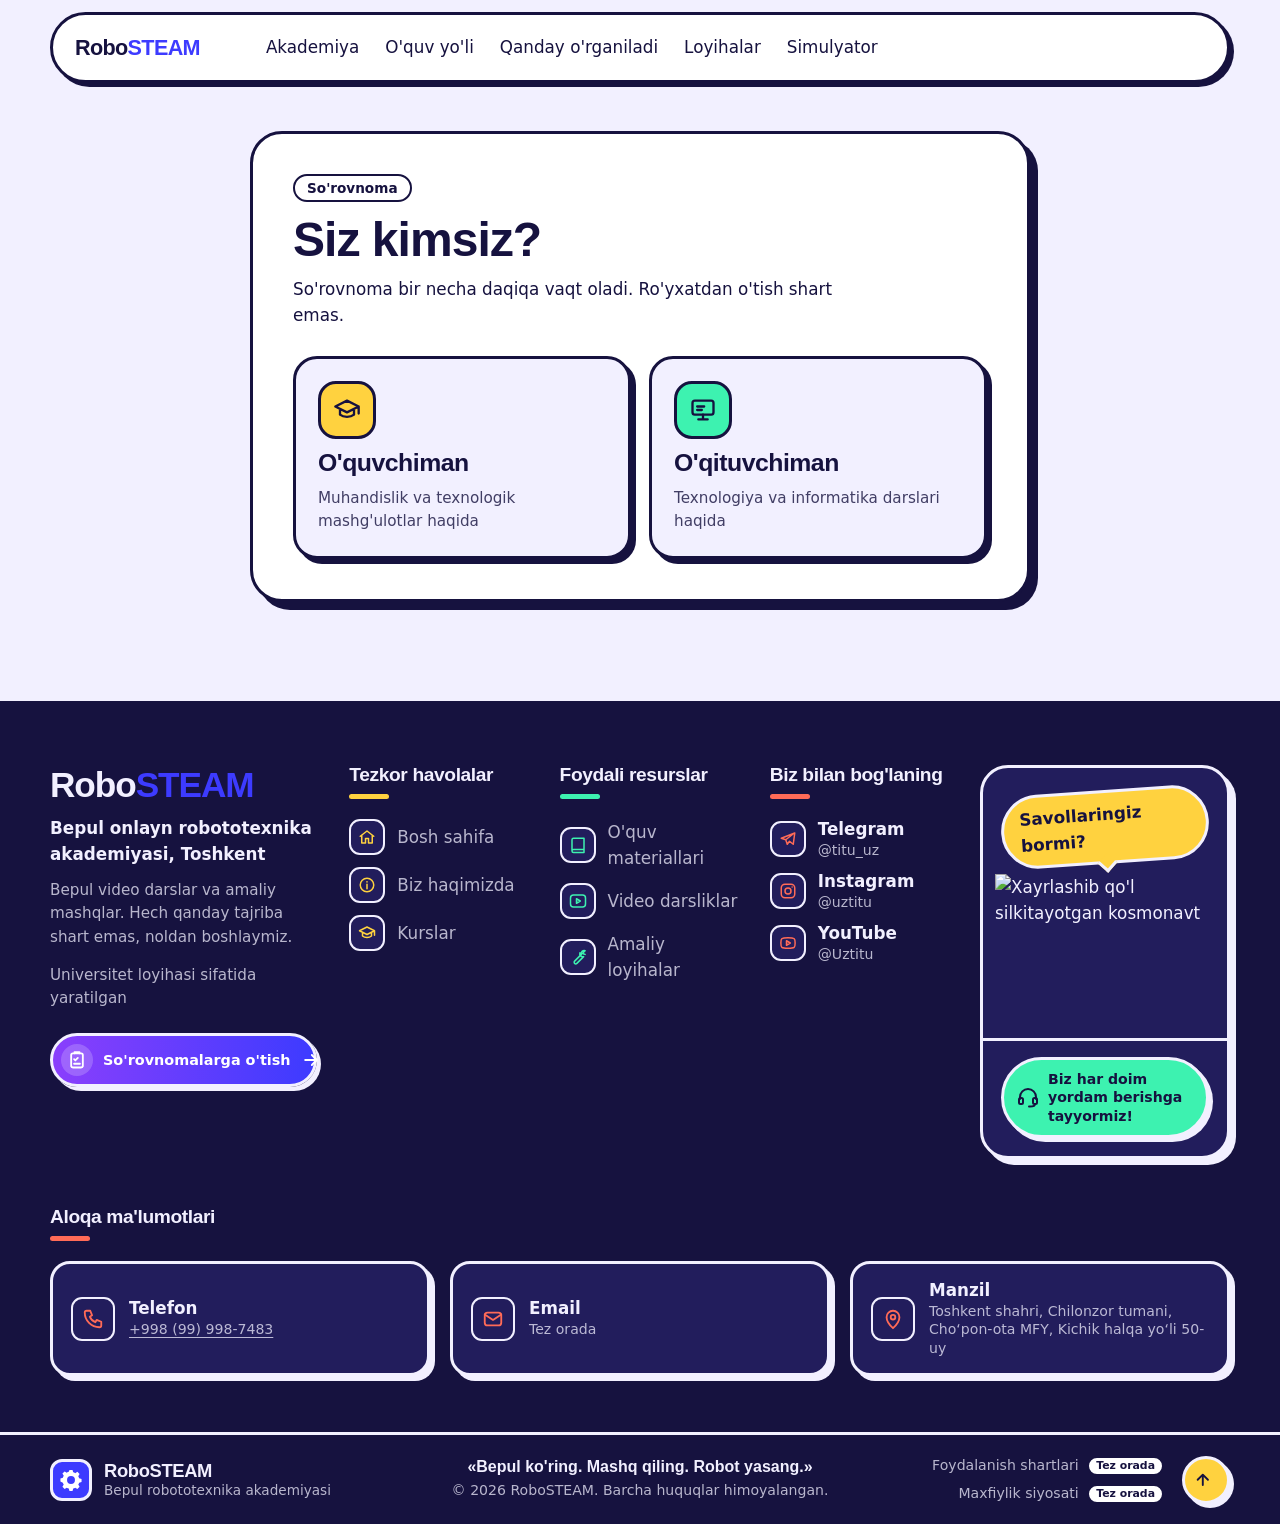
==== commit 553fef22: "Footer: real Telegram, Instagram, YouTube, phone and address Social rows and the CTA pill link out (" ====
--- a/survey.html
+++ b/survey.html
@@ -140,13 +140,10 @@
 
     <div class="foot-col is-coral" id="contact">
       <h2>Biz bilan bog'laning</h2>
-      <!-- TODO: no real accounts or contact details yet. When they exist, turn each row into a link
-           (https://t.me/..., https://instagram.com/..., https://youtube.com/@...),
-           put the handle/number in .foot-val and drop the "Tez orada" text. -->
       <ul class="foot-list foot-contact">
-        <li><span class="foot-row"><svg aria-hidden="true"><use href="#fi-tg"/></svg><span>Telegram<span class="foot-val">Tez orada</span></span></span></li>
-        <li><span class="foot-row"><svg aria-hidden="true"><use href="#fi-ig"/></svg><span>Instagram<span class="foot-val">Tez orada</span></span></span></li>
-        <li><span class="foot-row"><svg aria-hidden="true"><use href="#fi-yt"/></svg><span>YouTube<span class="foot-val">Tez orada</span></span></span></li>
+        <li><a class="foot-row" href="https://t.me/s/titu_uz" target="_blank" rel="noopener"><svg aria-hidden="true"><use href="#fi-tg"/></svg><span>Telegram<span class="foot-val">@titu_uz</span></span></a></li>
+        <li><a class="foot-row" href="https://www.instagram.com/uztitu" target="_blank" rel="noopener"><svg aria-hidden="true"><use href="#fi-ig"/></svg><span>Instagram<span class="foot-val">@uztitu</span></span></a></li>
+        <li><a class="foot-row" href="https://www.youtube.com/@Uztitu" target="_blank" rel="noopener"><svg aria-hidden="true"><use href="#fi-yt"/></svg><span>YouTube<span class="foot-val">@Uztitu</span></span></a></li>
       </ul>
     </div>
 
@@ -159,19 +156,17 @@
           <img src="public/images/astronaut-wave.png" width="520" height="388" alt="Xayrlashib qo'l silkitayotgan kosmonavt" loading="lazy" decoding="async">
         </picture>
       </div>
-      <!-- TODO: point this at the Telegram link once it exists -->
-      <a class="foot-help" href="#contact"><svg aria-hidden="true"><use href="#fi-headset"/></svg>Biz har doim yordam berishga tayyormiz!</a>
+      <a class="foot-help" href="https://t.me/s/titu_uz" target="_blank" rel="noopener"><svg aria-hidden="true"><use href="#fi-headset"/></svg>Biz har doim yordam berishga tayyormiz!</a>
     </div>
   </div>
 
   <section class="wrap foot-info" aria-labelledby="foot-info">
     <h2 id="foot-info">Aloqa ma'lumotlari</h2>
-    <!-- TODO: no real phone, email or address yet. When they exist, make the phone/email cards tel:/mailto: links and replace the values. -->
+    <!-- TODO: no email yet; when it exists, make it a mailto: link like the phone -->
     <ul>
-      <li class="info-card"><svg aria-hidden="true"><use href="#fi-phone"/></svg><span>Telefon<span class="foot-val">Tez orada</span></span></li>
+      <li class="info-card"><svg aria-hidden="true"><use href="#fi-phone"/></svg><span>Telefon<a class="foot-val" href="tel:+998999987483">+998 (99) 998-7483</a></span></li>
       <li class="info-card"><svg aria-hidden="true"><use href="#fi-mail"/></svg><span>Email<span class="foot-val">Tez orada</span></span></li>
-      <!-- TODO: placeholder address, only the city is known -->
-      <li class="info-card"><svg aria-hidden="true"><use href="#fi-pin"/></svg><span>Manzil<span class="foot-val">Toshkent (aniq manzil tez orada)</span></span></li>
+      <li class="info-card"><svg aria-hidden="true"><use href="#fi-pin"/></svg><span>Manzil<span class="foot-val">Toshkent shahri, Chilonzor tumani, Cho‘pon-ota MFY, Kichik halqa yo‘li 50-uy</span></span></li>
     </ul>
   </section>
 
--- a/styles.css
+++ b/styles.css
@@ -243,6 +243,8 @@
 .foot-list a:hover svg { transform: translate(-2px, -2px); box-shadow: 3px 3px 0 var(--acc); }
 .foot-row > span { display: grid; color: var(--ink); font-weight: 700; line-height: 1.3; }
 .foot-val { color: var(--muted); font-weight: 500; font-size: .88rem; }
+a.foot-val { text-decoration: underline; text-underline-offset: 3px; }
+a.foot-val:hover { color: var(--ink); }
 
 /* CTA card: hero-style yellow tag as a speech bubble, the waving astronaut, a help pill */
 .foot-cta { display: flex; flex-direction: column; align-items: center; background: var(--card); border: var(--line); border-radius: 28px; box-shadow: var(--pop); padding: 22px 18px 18px; }
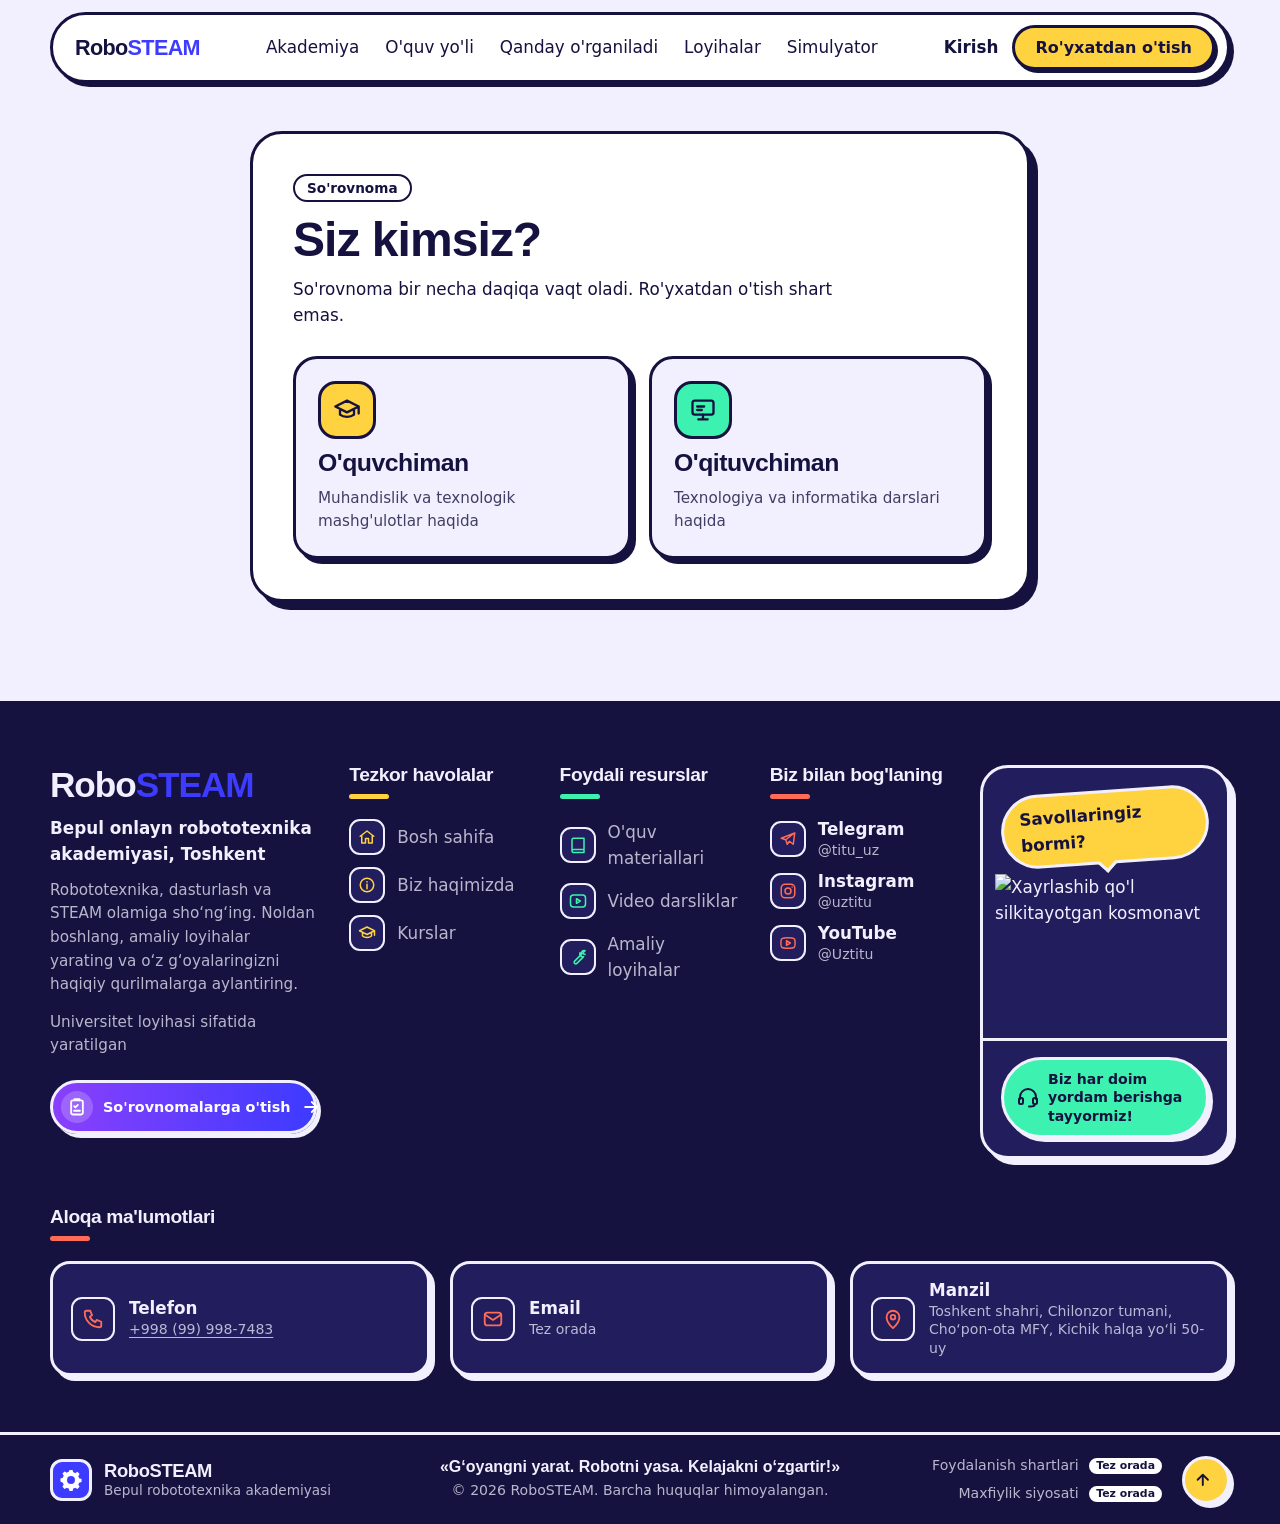
==== commit cafab7fa: "Homepage: new hero headline, lead and section title Co-Authored-By: Claude Opus 5.5 <noreply@anthrop" ====
--- a/survey.html
+++ b/survey.html
@@ -113,7 +113,7 @@
       <a class="logo" href="#top">Robo<b>STEAM</b></a>
       <p class="foot-tagline">Bepul onlayn robototexnika akademiyasi, Toshkent</p>
       <!-- Same wording as the hero lead -->
-      <p>Bepul video darslar va amaliy mashqlar. Hech qanday tajriba shart emas, noldan boshlaymiz.</p>
+      <p>Robototexnika, dasturlash va STEAM olamiga sho‘ng‘ing. Noldan boshlang, amaliy loyihalar yarating va o‘z g‘oyalaringizni haqiqiy qurilmalarga aylantiring.</p>
       <p class="foot-note">Universitet loyihasi sifatida yaratilgan</p>
       <a class="foot-survey" href="survey.html"><svg aria-hidden="true"><use href="#fi-survey"/></svg>So'rovnomalarga o'tish<svg aria-hidden="true"><use href="#fi-arrow"/></svg></a>
     </div>
@@ -177,7 +177,7 @@
         <span><b>RoboSTEAM</b>Bepul robototexnika akademiyasi</span>
       </div>
       <div class="foot-copy">
-        <p class="foot-quote">«Bepul ko'ring. Mashq qiling. Robot yasang.»</p>
+        <p class="foot-quote">«G‘oyangni yarat. Robotni yasa. Kelajakni o‘zgartir!»</p>
         <p>© <span data-year>2026</span> RoboSTEAM. Barcha huquqlar himoyalangan.</p>
       </div>
       <div class="foot-legal">
--- a/styles.css
+++ b/styles.css
@@ -732,6 +732,57 @@
 .sim-canvas .rail-strip { fill: #F7F6FF; stroke: #16123F; stroke-width: 2; }
 .sim-canvas .rail-line { stroke: #2F6FD6; stroke-width: 3; stroke-linecap: round; }
 .sim-canvas .rail-label { fill: #2F6FD6; font: 800 18px var(--body); text-anchor: middle; }
+.sim-canvas .part-pin-label { fill: #fff; font: 700 9px var(--body); }
+.sim-canvas .servo-body, .sim-canvas .servo-tab { fill: #2F6FD6; stroke: #16123F; stroke-width: 2.5; }
+.sim-canvas .servo-tab { fill: #2559B0; }
+.sim-canvas .servo-cable { fill: none; stroke-width: 4; stroke-linecap: round; }
+.sim-canvas .servo-cable.is-sig { stroke: #FF8A1F; }
+.sim-canvas .servo-cable.is-v5 { stroke: #E5322B; }
+.sim-canvas .servo-cable.is-gnd { stroke: #7A4A21; }
+.sim-canvas .servo-arc { fill: none; stroke: var(--ink); stroke-width: 2; stroke-dasharray: 4 6; opacity: .35; }
+.sim-canvas .servo-horn { fill: #F7F6FF; stroke: #16123F; stroke-width: 2.5; stroke-linejoin: round; }
+.sim-canvas .servo-hub { fill: #C9CCD6; stroke: #16123F; stroke-width: 2.5; }
+.sim-canvas .servo-hole { fill: #16123F; }
+.sim-canvas .servo-deg { fill: #fff; font: 800 15px var(--body); text-anchor: middle; font-variant-numeric: tabular-nums; }
+.sim-canvas .sonar-pcb { fill: #2FA4E7; stroke: #16123F; stroke-width: 2.5; }
+.sim-canvas .sonar-can { fill: #C9CCD6; stroke: #16123F; stroke-width: 2.5; }
+.sim-canvas .sonar-mesh { fill: #8A8AA0; stroke: #16123F; stroke-width: 1.5; stroke-dasharray: 2 2; }
+.sim-canvas .sonar-waves path { fill: none; stroke: var(--yellow); stroke-width: 4; stroke-linecap: round; opacity: 0; transition: opacity .12s; }
+.sim-canvas .sonar-waves.is-on path { opacity: 1; }
+.sim-canvas .sonar-ruler { stroke: var(--ink); stroke-width: 2; stroke-dasharray: 2 8; stroke-linecap: round; opacity: .4; }
+.sim-canvas .sonar-target { cursor: ew-resize; touch-action: none; }
+.sim-canvas .sonar-target:focus { outline: none; }
+.sim-canvas .sonar-hit { fill: transparent; }
+.sim-canvas .sonar-wall { fill: var(--coral); stroke: #16123F; stroke-width: 2.5; }
+.sim-canvas .sonar-grip { stroke: #16123F; stroke-width: 2; stroke-linecap: round; opacity: .6; }
+.sim-canvas .sonar-target:focus-visible .sonar-wall { stroke: var(--blue); stroke-width: 4; }
+.sim-canvas .sonar-dist { fill: var(--ink); font: 800 14px var(--body); text-anchor: middle; font-variant-numeric: tabular-nums; }
+.sim-canvas .lcd-pcb { fill: #1F8A3A; stroke: #16123F; stroke-width: 2.5; }
+.sim-canvas .lcd-bezel { fill: #16123F; }
+.sim-canvas .lcd-screen { fill: #9BE36B; transition: fill .2s; }
+.sim-canvas .lcd-screen.is-off { fill: #4F6E3A; }
+.sim-canvas .lcd-cell { fill: #16123F; opacity: .06; pointer-events: none; }
+.sim-canvas .lcd-px { fill: #16123F; opacity: .85; }
+.sim-canvas .lcd-char { fill: #16123F; opacity: .9; font: 700 19px ui-monospace, SFMono-Regular, Menlo, Consolas, monospace; text-anchor: middle; }
+.sim-canvas .part-pin-label.is-mid { text-anchor: middle; }
+.sim-canvas .ldr-pcb { fill: #2F6FD6; stroke: #16123F; stroke-width: 2.5; }
+.sim-canvas .ldr-glow { fill: var(--yellow); opacity: calc(var(--l, 0) * .7); pointer-events: none; }
+.sim-canvas .ldr-cell { fill: #F2E3C2; stroke: #16123F; stroke-width: 2.5; }
+.sim-canvas .ldr-track { fill: none; stroke: #C0392B; stroke-width: 2; stroke-linejoin: round; }
+.sim-canvas .light-slider { cursor: ew-resize; touch-action: none; }
+.sim-canvas .light-slider:focus { outline: none; }
+.sim-canvas .slider-hit { fill: transparent; }
+.sim-canvas .light-track { stroke: var(--ink); stroke-width: 4; stroke-linecap: round; opacity: .3; }
+.sim-canvas .light-moon { fill: #8A8AA0; }
+.sim-canvas .light-sun { fill: var(--yellow); stroke: #16123F; stroke-width: 1.5; }
+.sim-canvas .light-rays { stroke: var(--yellow); stroke-width: 3; stroke-linecap: round; }
+.sim-canvas .light-knob { fill: var(--yellow); stroke: #16123F; stroke-width: 2.5; }
+.sim-canvas .light-slider:focus-visible .light-knob { stroke: var(--blue); stroke-width: 4; }
+.sim-canvas .slider-label { fill: var(--ink); font: 800 14px var(--body); text-anchor: middle; font-variant-numeric: tabular-nums; }
+.sim-canvas .seg-body { fill: #16123F; stroke: #0B0826; stroke-width: 2.5; }
+.sim-canvas .seg-off, .sim-canvas .seg-on { fill: none; stroke-width: 10; stroke-linecap: round; }
+.sim-canvas .seg-off { stroke: #3A1A24; }
+.sim-canvas .seg-on { stroke: #FF4B3A; opacity: var(--b, 0); filter: drop-shadow(0 0 5px #FF4B3A); }
 .sim-canvas .btn-part:focus { outline: none; }
 .sim-canvas .btn-part:focus-visible .btn-base { stroke: var(--blue); stroke-width: 4; }
 .sim-canvas .pin { cursor: crosshair; }
@@ -860,6 +911,25 @@
 .btn[aria-disabled="true"] { opacity: .45; cursor: not-allowed; pointer-events: none; transform: none; box-shadow: 4px 4px 0 var(--ink); }
 .pager-hint { margin-top: 14px; font-size: .92rem; opacity: .8; }
 
+/* Lesson quiz (js/academy.js) */
+.quiz { margin-top: 34px; max-width: 44rem; padding: clamp(20px, 3vw, 28px); background: var(--card); border: var(--line); border-radius: 28px; box-shadow: var(--pop); }
+.quiz-h { font-size: 1.5rem; font-weight: 800; }
+.quiz-sub { margin-top: 6px; opacity: .8; }
+.quiz form { display: grid; gap: 16px; margin-top: 18px; }
+.quiz-list { list-style: none; margin: 0; padding: 0; display: grid; gap: 22px; }
+.quiz-q { margin: 0; padding: 0; border: 0; min-width: 0; display: grid; gap: 8px; }
+.quiz-q legend { padding: 0; margin-bottom: 8px; display: grid; gap: 2px; font-weight: 700; }
+.quiz-n { font-size: .85rem; opacity: .7; }
+.quiz-opt { display: flex; align-items: center; flex-wrap: wrap; gap: 10px 12px; min-height: 48px; padding: 10px 14px; border: 2px solid var(--ink); border-radius: 16px; background: var(--paper); font-weight: 500; cursor: pointer; }
+.quiz-opt input { flex: 0 0 auto; width: 20px; height: 20px; margin: 0; accent-color: var(--blue); }
+.quiz-opt-t { flex: 1; min-width: 0; overflow-wrap: anywhere; }
+.quiz-opt:has(input:checked) { border-color: var(--blue); box-shadow: 3px 3px 0 var(--blue); }
+.quiz-opt:has(input:disabled) { cursor: default; }
+.quiz-opt.is-right { border-color: var(--ink); background: color-mix(in srgb, var(--mint) 45%, var(--card)); }
+.quiz-opt.is-wrong { border-color: var(--danger); background: color-mix(in srgb, var(--danger) 12%, var(--card)); }
+.quiz-tag { padding: 1px 10px; border: 2px solid currentColor; border-radius: 999px; font-size: .8rem; font-weight: 700; white-space: nowrap; }
+.quiz-actions { display: flex; flex-wrap: wrap; gap: 12px; }
+
 /* Progress page */
 .bar { height: 18px; border: var(--line); border-radius: 999px; background: var(--paper); overflow: hidden; }
 .bar i { display: block; height: 100%; width: 0; background: var(--yellow); transition: width .6s ease; }
@@ -887,6 +957,119 @@
   .panel .auth-form .btn { width: 100%; }
   .modules-btn { width: 100%; justify-content: center; }
   .dash-card, .prog-total, .panel, .empty-card, .prog-mod { box-shadow: 4px 4px 0 var(--ink); }
+  .quiz { border-radius: 22px; box-shadow: 4px 4px 0 var(--ink); }
+  .quiz-actions .btn { flex: 1 1 100%; text-align: center; }
+}
+
+/* Admin panel (admin.html, js/admin.js) */
+.adm { margin-top: 24px; }
+.adm-tabs { display: flex; flex-wrap: wrap; gap: 8px; padding: 6px; width: fit-content; max-width: 100%; background: var(--card); border: var(--line); border-radius: 999px; }
+.adm-tab { min-height: 44px; padding: 8px 18px; border: 3px solid transparent; border-radius: 999px; background: none; color: var(--ink); font: 700 1rem var(--body); cursor: pointer; }
+.adm-tab:hover { background: color-mix(in srgb, var(--blue) 10%, transparent); }
+.adm-tab[aria-selected="true"] { background: var(--yellow); color: var(--dark); border-color: var(--ink); }
+.adm-panel { margin-top: 22px; padding: 0; display: grid; gap: 16px; } /* padding: see .kpis */
+.adm-bar { display: flex; flex-wrap: wrap; align-items: end; gap: 12px 16px; }
+.adm-note { flex: 1 1 18rem; font-size: .95rem; opacity: .8; }
+.adm-grow { flex: 1 1 auto; }
+.adm-count { font-weight: 700; }
+.adm-count:empty { display: none; }
+.adm-panel input[type="search"], .adm-panel select { font: 500 1rem var(--body); min-height: 48px; padding: 10px 16px; border: var(--line); border-radius: 16px; background: var(--card); color: var(--ink); width: 100%; }
+.adm-badge { display: inline-block; padding: 1px 10px; border: 2px solid var(--ink); border-radius: 999px; font-size: .78rem; font-weight: 700; line-height: 1.5; white-space: nowrap; }
+.adm-badge.is-draft { background: var(--yellow); color: var(--dark); border-color: var(--dark); }
+.adm-badge.is-ok { background: color-mix(in srgb, var(--mint) 55%, var(--card)); }
+.adm-badge.is-muted { opacity: .6; border-style: dashed; }
+.adm-empty { padding: 12px 4px; opacity: .75; font-weight: 500; }
+.icon-btn.adm-icon { width: 40px; height: 40px; }
+.icon-btn.adm-icon svg { width: 18px; height: 18px; }
+.icon-btn:disabled { opacity: .3; cursor: not-allowed; }
+.btn.is-danger { color: var(--danger); border-color: var(--danger); }
+
+/* Darslar */
+.adm-mods { list-style: none; margin: 0; padding: 0; display: grid; gap: 18px; }
+.adm-mod { background: var(--card); border: var(--line); border-radius: 24px; box-shadow: 4px 4px 0 var(--ink); overflow: hidden; }
+.adm-row { display: flex; align-items: center; flex-wrap: wrap; gap: 10px 14px; }
+.adm-mod-head { padding: 16px 18px; border-bottom: 2px solid color-mix(in srgb, var(--ink) 18%, transparent); }
+.adm-mod.is-draft .mod-n { background: var(--card); color: var(--ink); }
+.adm-main { flex: 1 1 14rem; min-width: 0; display: grid; gap: 2px; }
+.adm-main small { font-size: .82rem; font-weight: 700; opacity: .7; }
+.adm-main strong { font: 800 1.2rem var(--display); overflow-wrap: anywhere; }
+.adm-acts { display: flex; flex-wrap: wrap; align-items: center; gap: 8px; margin-left: auto; }
+.adm-lessons { list-style: none; margin: 0; padding: 6px 18px 12px; }
+.adm-lesson { padding: 10px 0; }
+.adm-lesson + .adm-lesson { border-top: 2px dashed color-mix(in srgb, var(--ink) 15%, transparent); }
+.adm-ln { flex: 0 0 2ch; font-weight: 800; opacity: .6; }
+.adm-lt { font-weight: 700; overflow-wrap: anywhere; }
+.adm-tags { display: flex; flex-wrap: wrap; gap: 6px; }
+
+/* Foydalanuvchilar: the table scrolls inside its box, never the page */
+.adm-table-wrap { overflow-x: auto; background: var(--card); border: var(--line); border-radius: 22px; }
+.adm-table { width: 100%; min-width: 860px; border-collapse: collapse; font-size: .95rem; }
+.adm-table th, .adm-table td { padding: 12px 14px; text-align: left; vertical-align: middle; border-bottom: 2px solid color-mix(in srgb, var(--ink) 12%, transparent); }
+.adm-table thead th { font-size: .82rem; letter-spacing: .04em; text-transform: uppercase; opacity: .75; white-space: nowrap; }
+.adm-table tbody tr:last-child > * { border-bottom: 0; }
+.adm-table tbody th { font-weight: 700; min-width: 11rem; }
+.adm-table td:nth-child(3) { min-width: 9rem; }
+.adm-uname, .adm-email { margin-right: 8px; overflow-wrap: anywhere; }
+.adm-td-acts { white-space: nowrap; text-align: right; }
+.adm-td-acts .btn + .btn { margin-left: 8px; }
+
+/* So'rovnoma */
+.adm-survey { list-style: none; margin: 0; padding: 0; display: grid; gap: 10px; }
+.adm-resp { background: var(--card); border: var(--line); border-radius: 18px; }
+.adm-resp summary { display: flex; flex-wrap: wrap; align-items: baseline; gap: 4px 16px; padding: 14px 18px; cursor: pointer; }
+.adm-resp-name { font-weight: 700; }
+.adm-resp-meta { flex: 1 1 auto; font-size: .92rem; opacity: .8; }
+.adm-resp-phone { font-weight: 700; text-underline-offset: 3px; }
+.adm-resp-date { font-size: .88rem; opacity: .7; }
+.adm-answers { margin: 0; padding: 4px 18px 18px; display: grid; gap: 4px; }
+.adm-answers dt { margin-top: 10px; font-size: .9rem; font-weight: 700; opacity: .8; }
+.adm-answers dd { margin: 0; }
+.adm-resp-foot { padding: 0 18px 18px; }
+
+/* Dialogs */
+.adm-dialog { width: min(560px, 100% - 24px); max-width: none; max-height: calc(100dvh - 24px); padding: 0; border: var(--line); border-radius: 28px; background: var(--card); color: var(--ink); box-shadow: var(--pop); overflow: auto; overscroll-behavior: contain; }
+.adm-dialog.is-wide { width: min(820px, 100% - 24px); }
+.adm-dialog::backdrop { background: rgba(22, 18, 63, .6); }
+.adm-form { display: grid; gap: 16px; padding: clamp(18px, 3vw, 28px); }
+.adm-dialog-head { display: flex; align-items: center; justify-content: space-between; gap: 12px; }
+.adm-dialog-head h2 { font-size: 1.5rem; font-weight: 800; }
+.adm-dialog-foot { display: flex; flex-wrap: wrap; align-items: center; gap: 10px; padding-top: 8px; }
+.adm-form input[type="text"], .adm-form input:not([type]), .adm-form select, .adm-form textarea { width: 100%; font: 500 1rem var(--body); padding: 12px 14px; border: var(--line); border-radius: 14px; background: var(--paper); color: var(--ink); }
+.adm-form textarea { resize: vertical; line-height: 1.5; }
+.adm-form [aria-invalid="true"] { border-color: var(--danger); }
+.adm-grid { display: grid; gap: 16px; }
+@media (min-width: 640px) { .adm-grid { grid-template-columns: minmax(0, 1fr) auto; align-items: end; } }
+.adm-check { display: inline-flex; align-items: center; gap: 10px; min-height: 48px; font-weight: 700; cursor: pointer; }
+.adm-check input { width: 22px; height: 22px; margin: 0; accent-color: var(--blue); }
+.adm-box { margin: 0; padding: 16px 18px 18px; border: 2px solid var(--ink); border-radius: 20px; display: grid; gap: 12px; min-width: 0; }
+.adm-box legend { padding: 0 8px; font: 800 1.1rem var(--display); }
+.adm-video { width: 100%; max-height: 320px; border: 2px solid var(--ink); border-radius: 14px; background: #000; }
+.adm-video-status { font-weight: 700; }
+.adm-btns { display: flex; flex-wrap: wrap; align-items: center; gap: 10px; }
+.adm-file { position: relative; }
+.adm-file input { position: absolute; width: 1px; height: 1px; opacity: 0; }
+.adm-file:focus-within { outline: 4px solid var(--blue); outline-offset: 3px; }
+.adm-file.is-disabled { opacity: .5; pointer-events: none; }
+
+/* Quiz editor */
+.adm-quiz { list-style: none; margin: 0; padding: 0; display: grid; gap: 14px; }
+.qz { padding: 14px; border: 2px dashed color-mix(in srgb, var(--ink) 40%, transparent); border-radius: 16px; display: grid; gap: 10px; }
+.qz-opts { list-style: none; margin: 0; padding: 0; display: grid; gap: 8px; }
+.qz-opt { display: grid; grid-template-columns: auto minmax(0, 1fr) auto; align-items: center; gap: 4px 10px; }
+.qz-opt input[type="radio"] { width: 22px; height: 22px; margin: 0; accent-color: var(--blue); }
+.qz-opt .field-error { grid-column: 2 / -1; }
+
+@media (max-width: 559px) {
+  .adm-tabs { width: 100%; flex-wrap: nowrap; gap: 4px; padding: 4px; }
+  .adm-tab { flex: 1 1 auto; min-width: 0; padding: 8px 8px; font-size: .9rem; }
+  .adm-mod-head, .adm-lessons { padding-inline: 14px; }
+  .adm-acts { margin-left: 0; }
+  .adm-dialog { border-radius: 22px; }
+  .adm-form { padding: 16px; }
+  .adm-box { padding: 12px; }
+  .qz { padding: 10px; }
+  .qz-opt { gap: 4px 6px; }
+  .adm-dialog-foot .btn { flex: 1 1 auto; text-align: center; }
 }
 
 @media (prefers-reduced-motion: reduce) {
